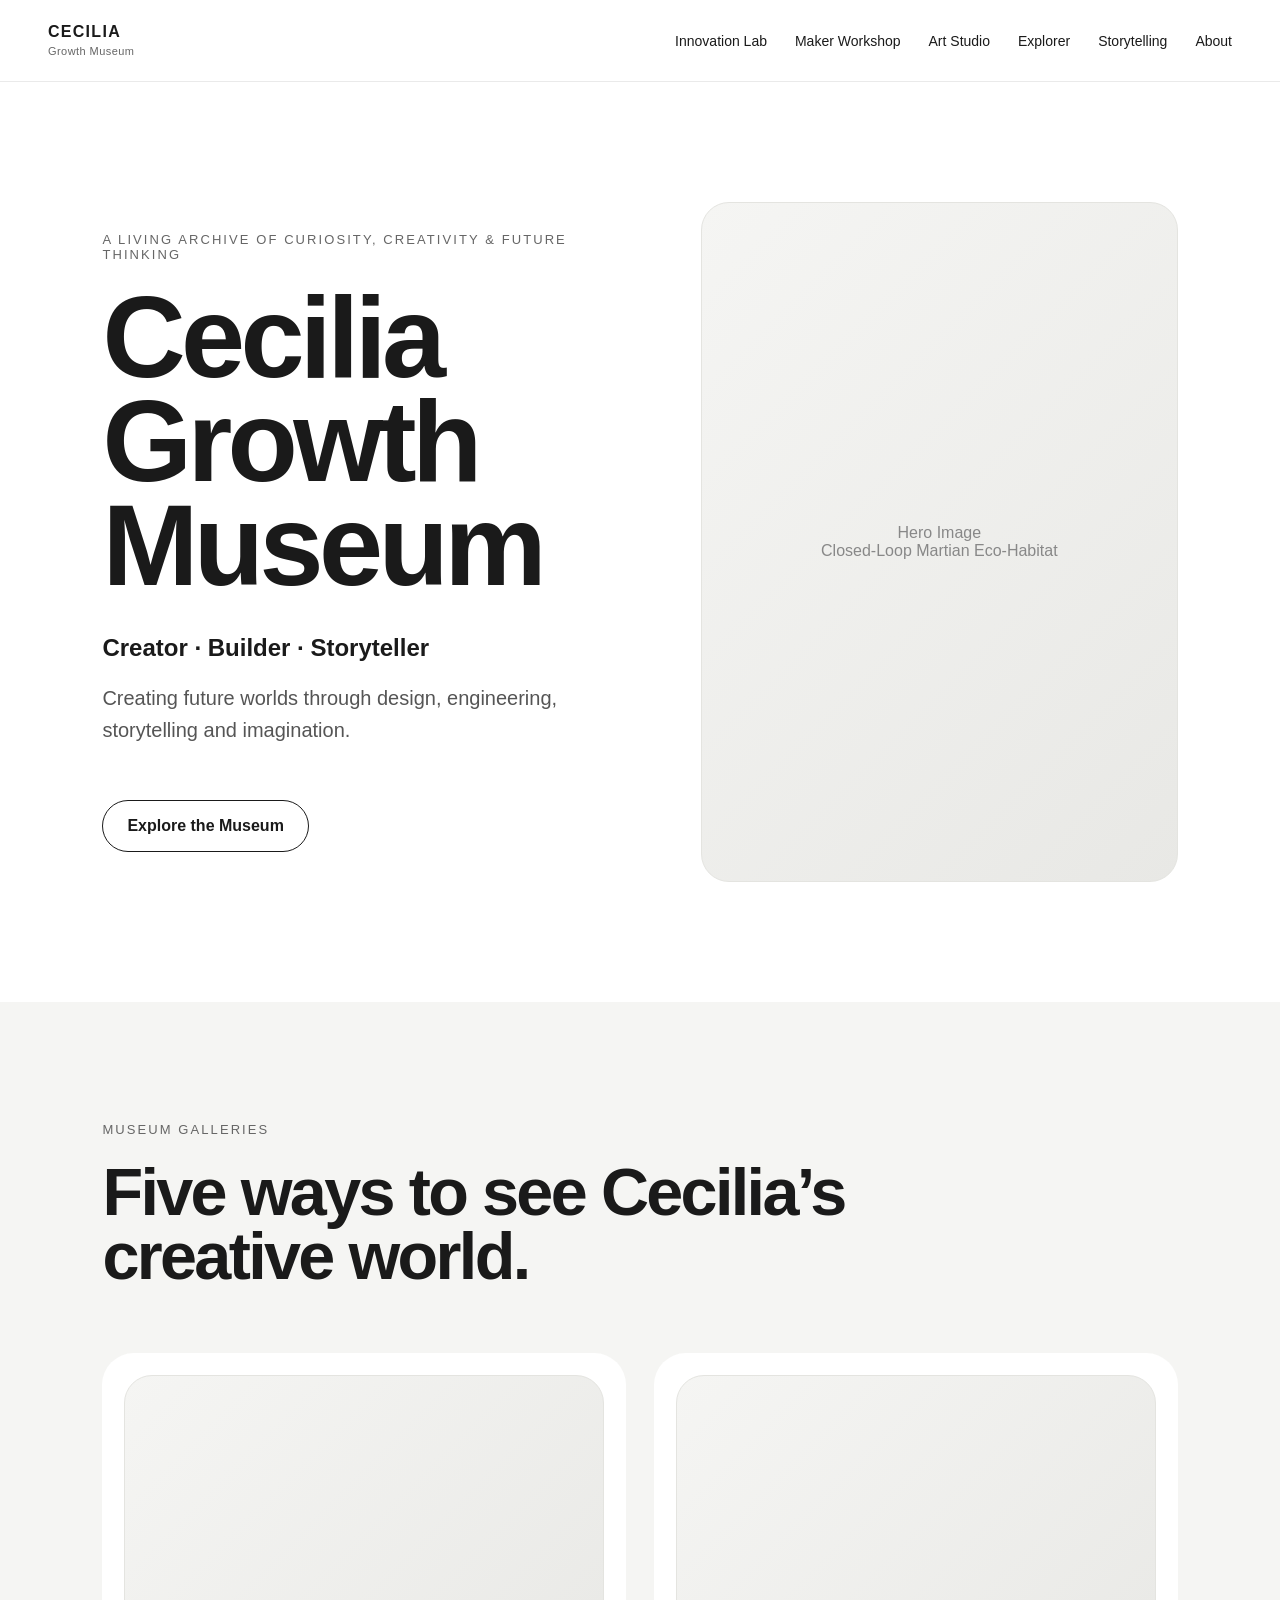
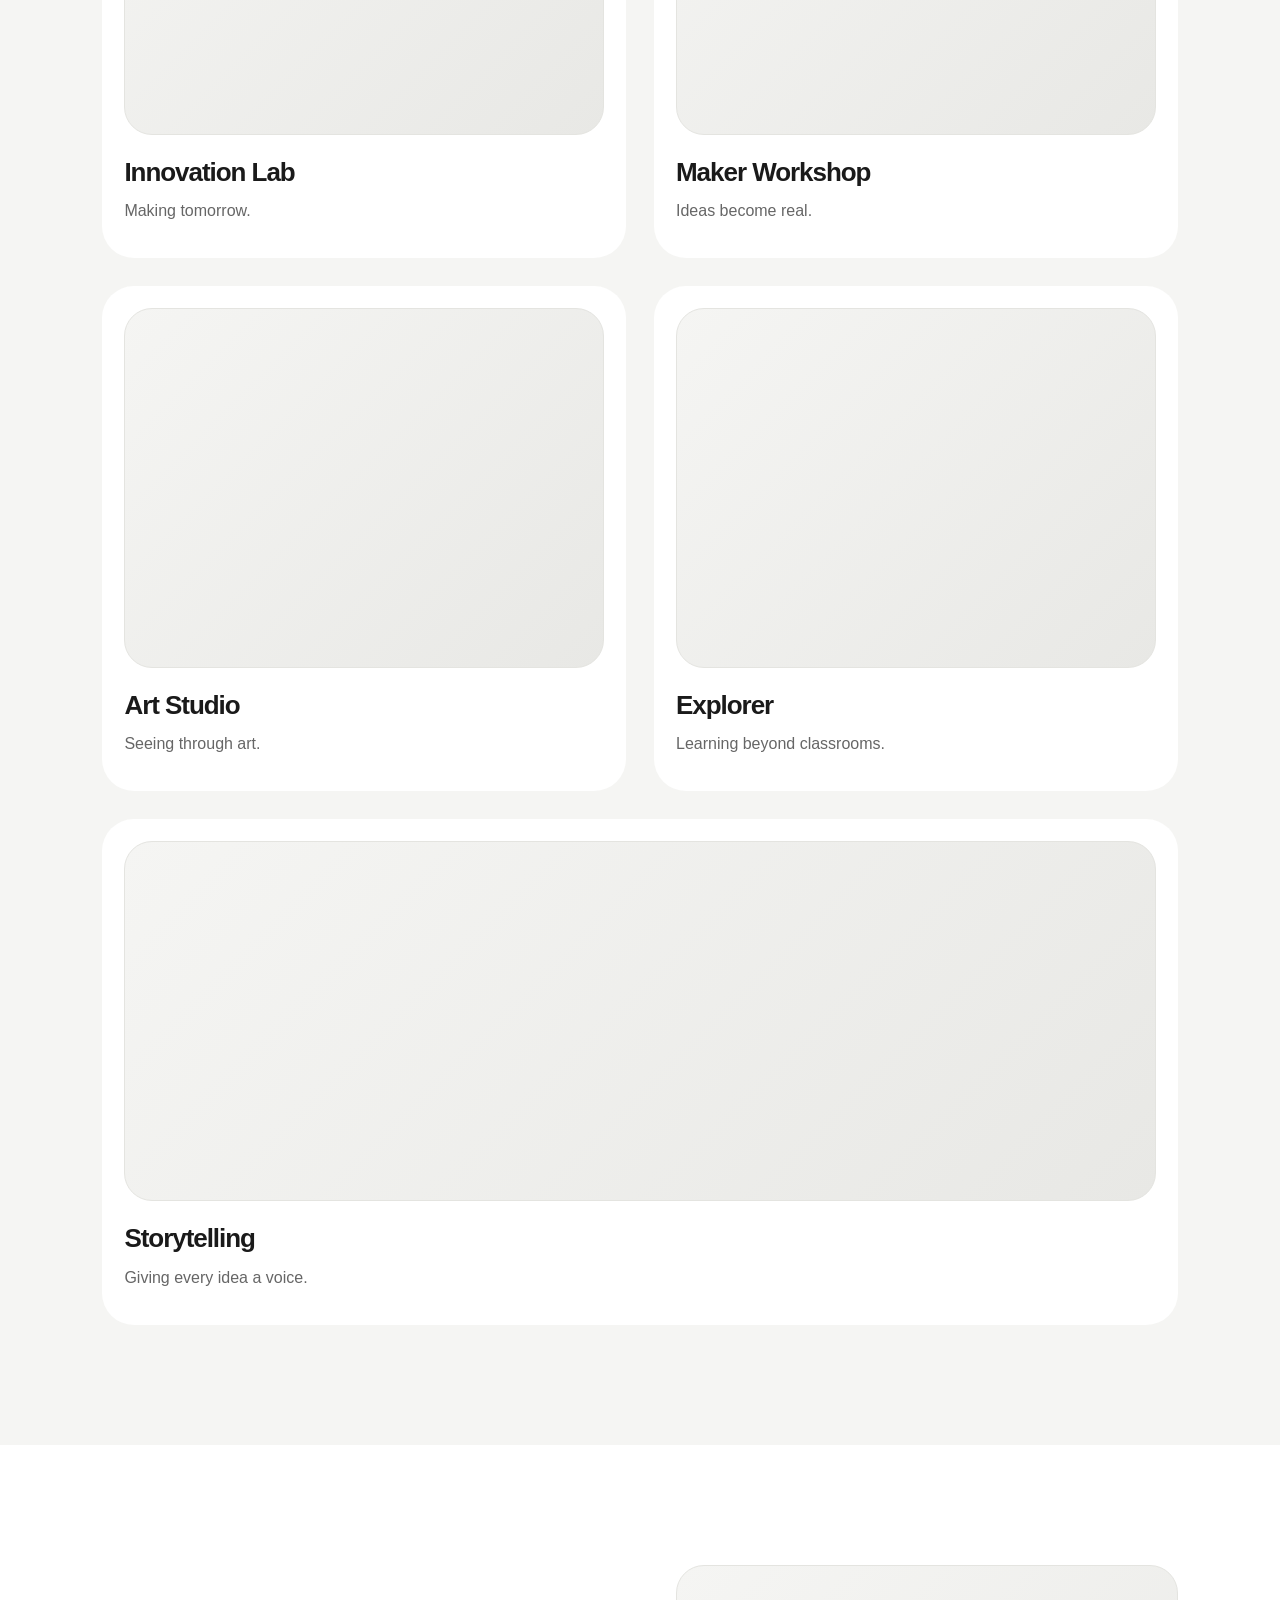
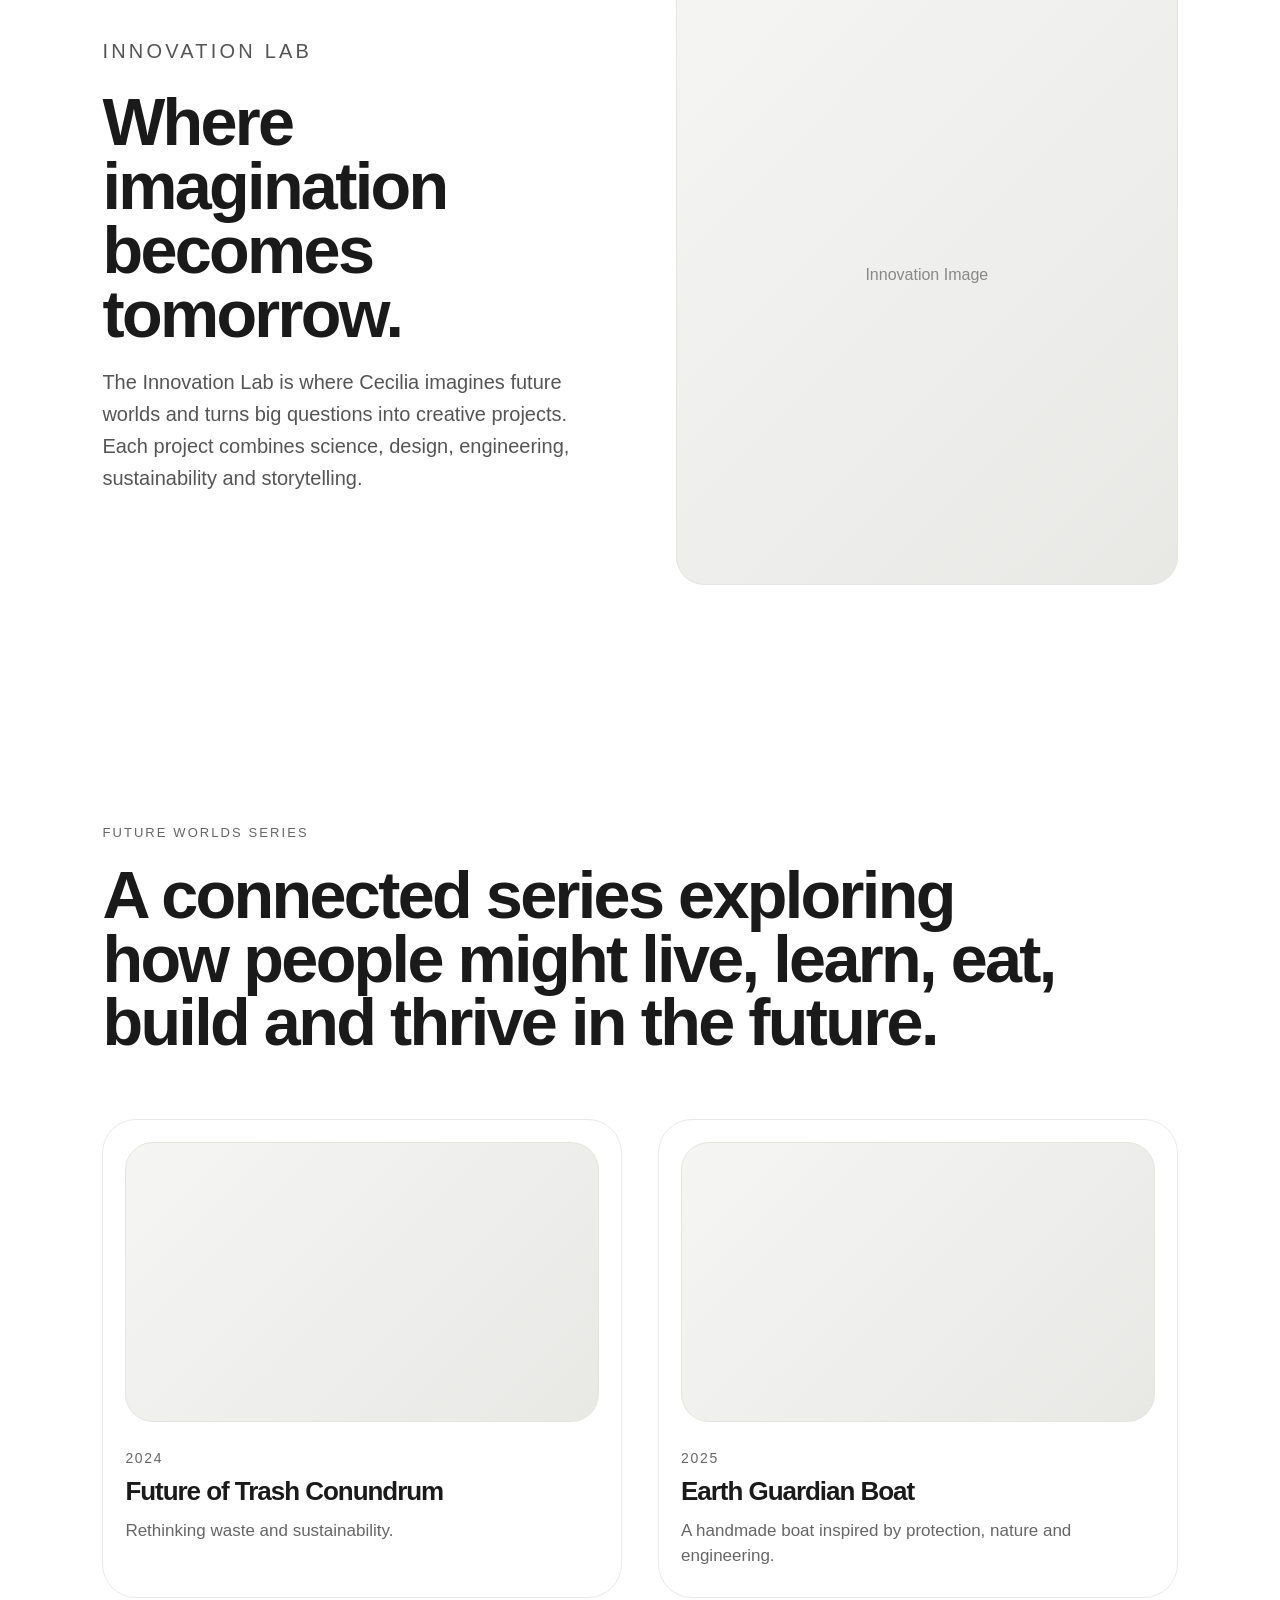
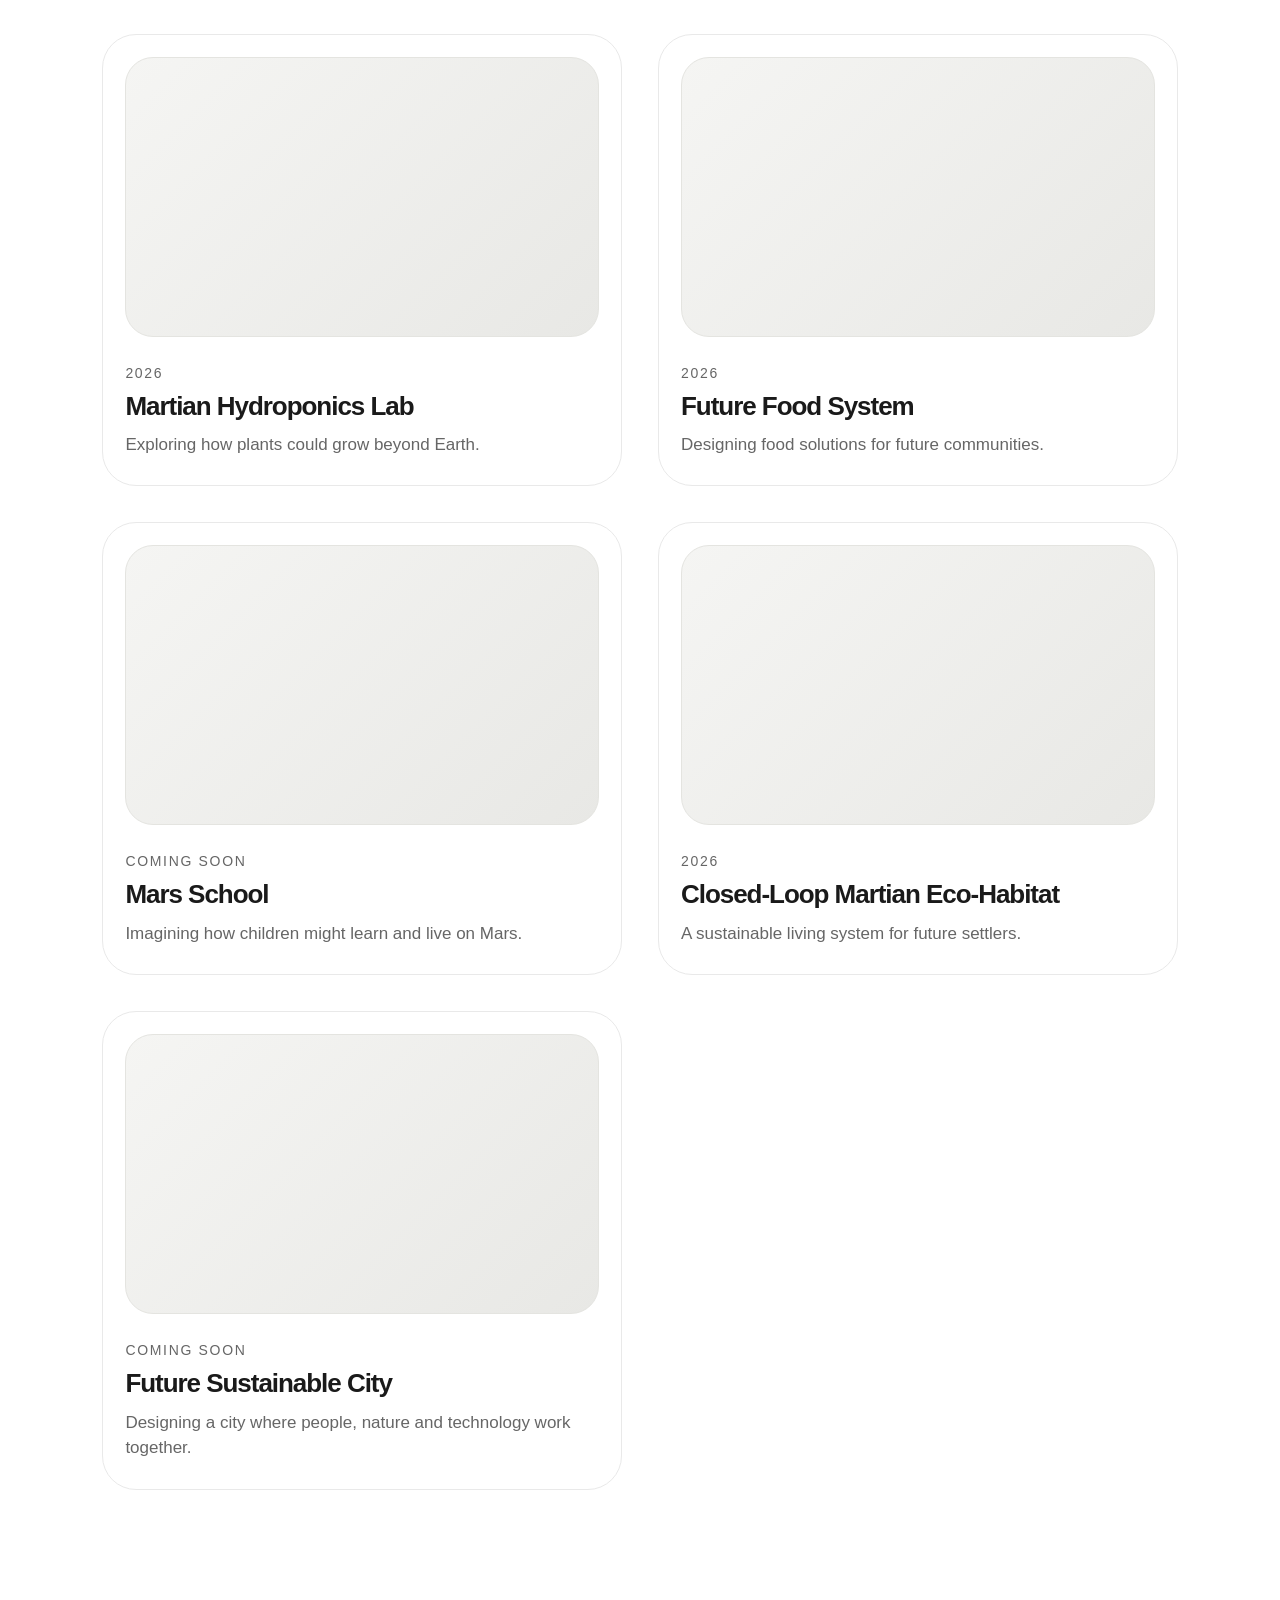
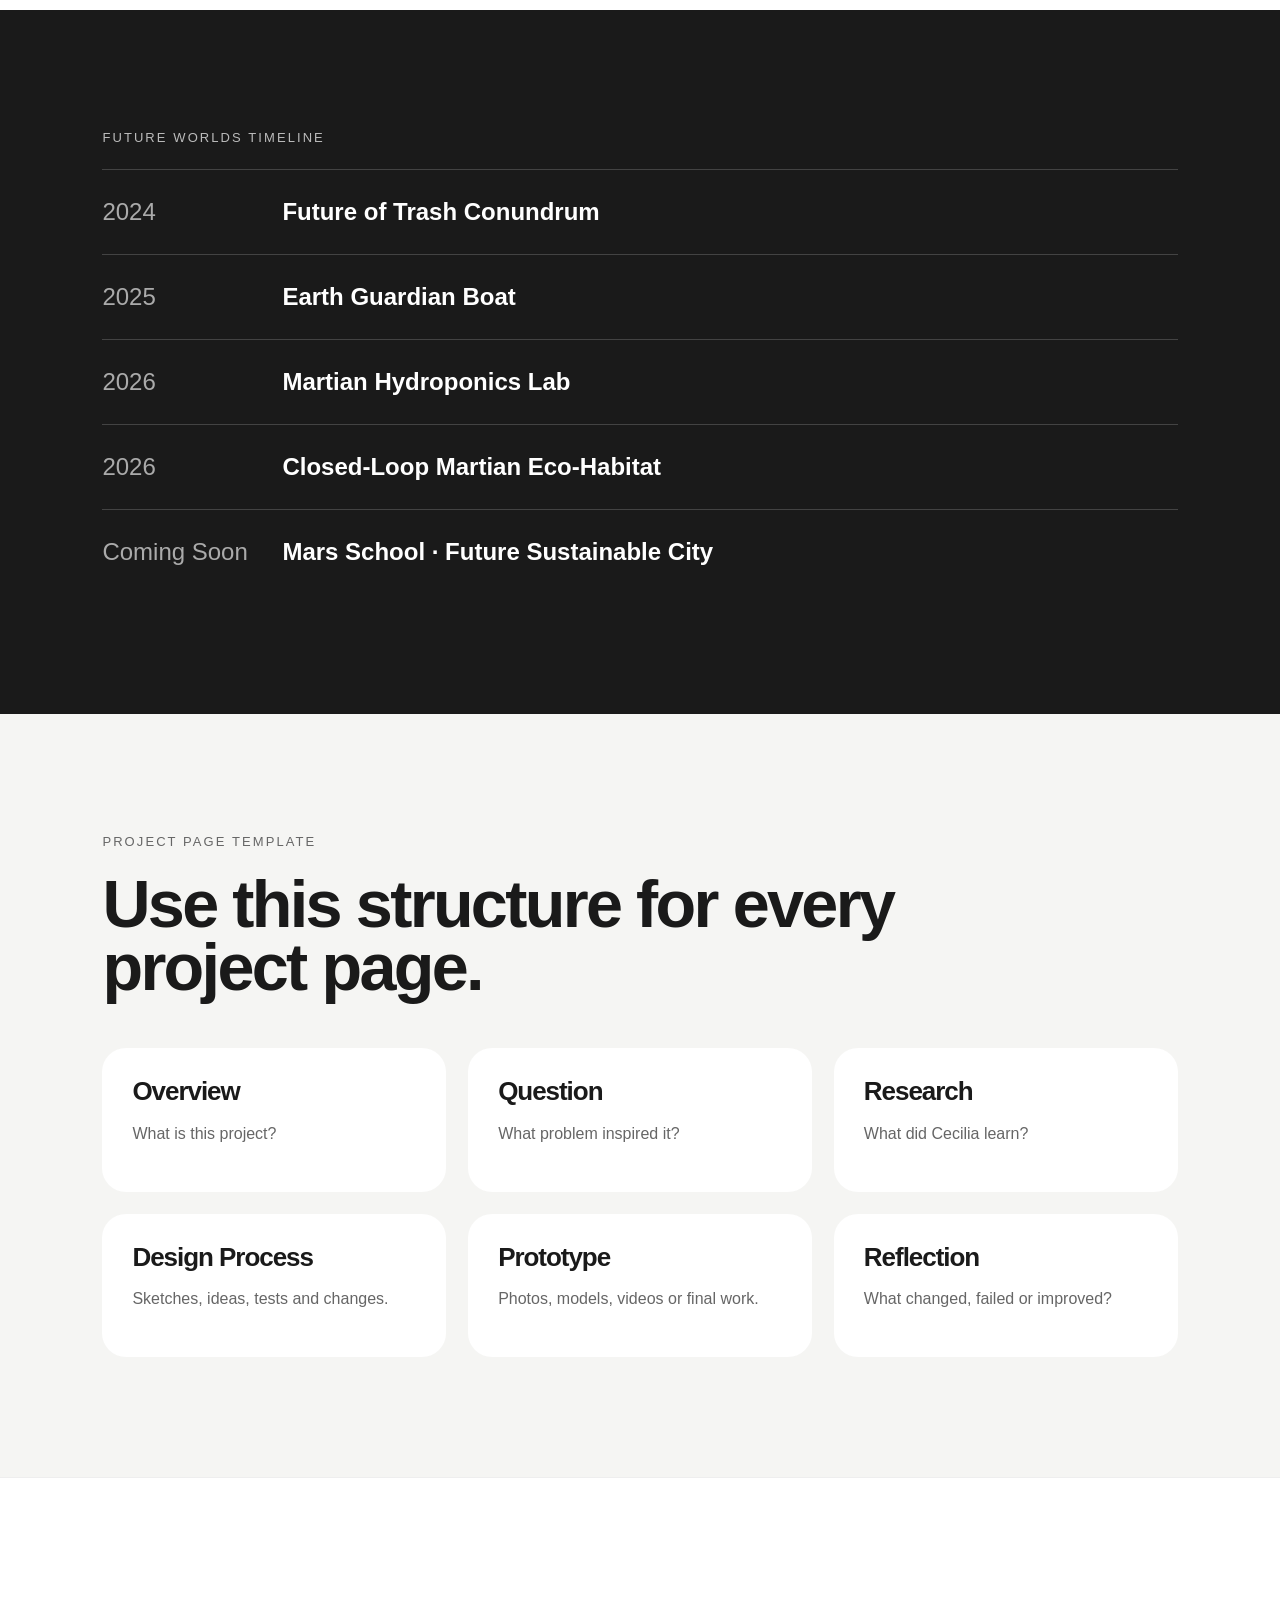
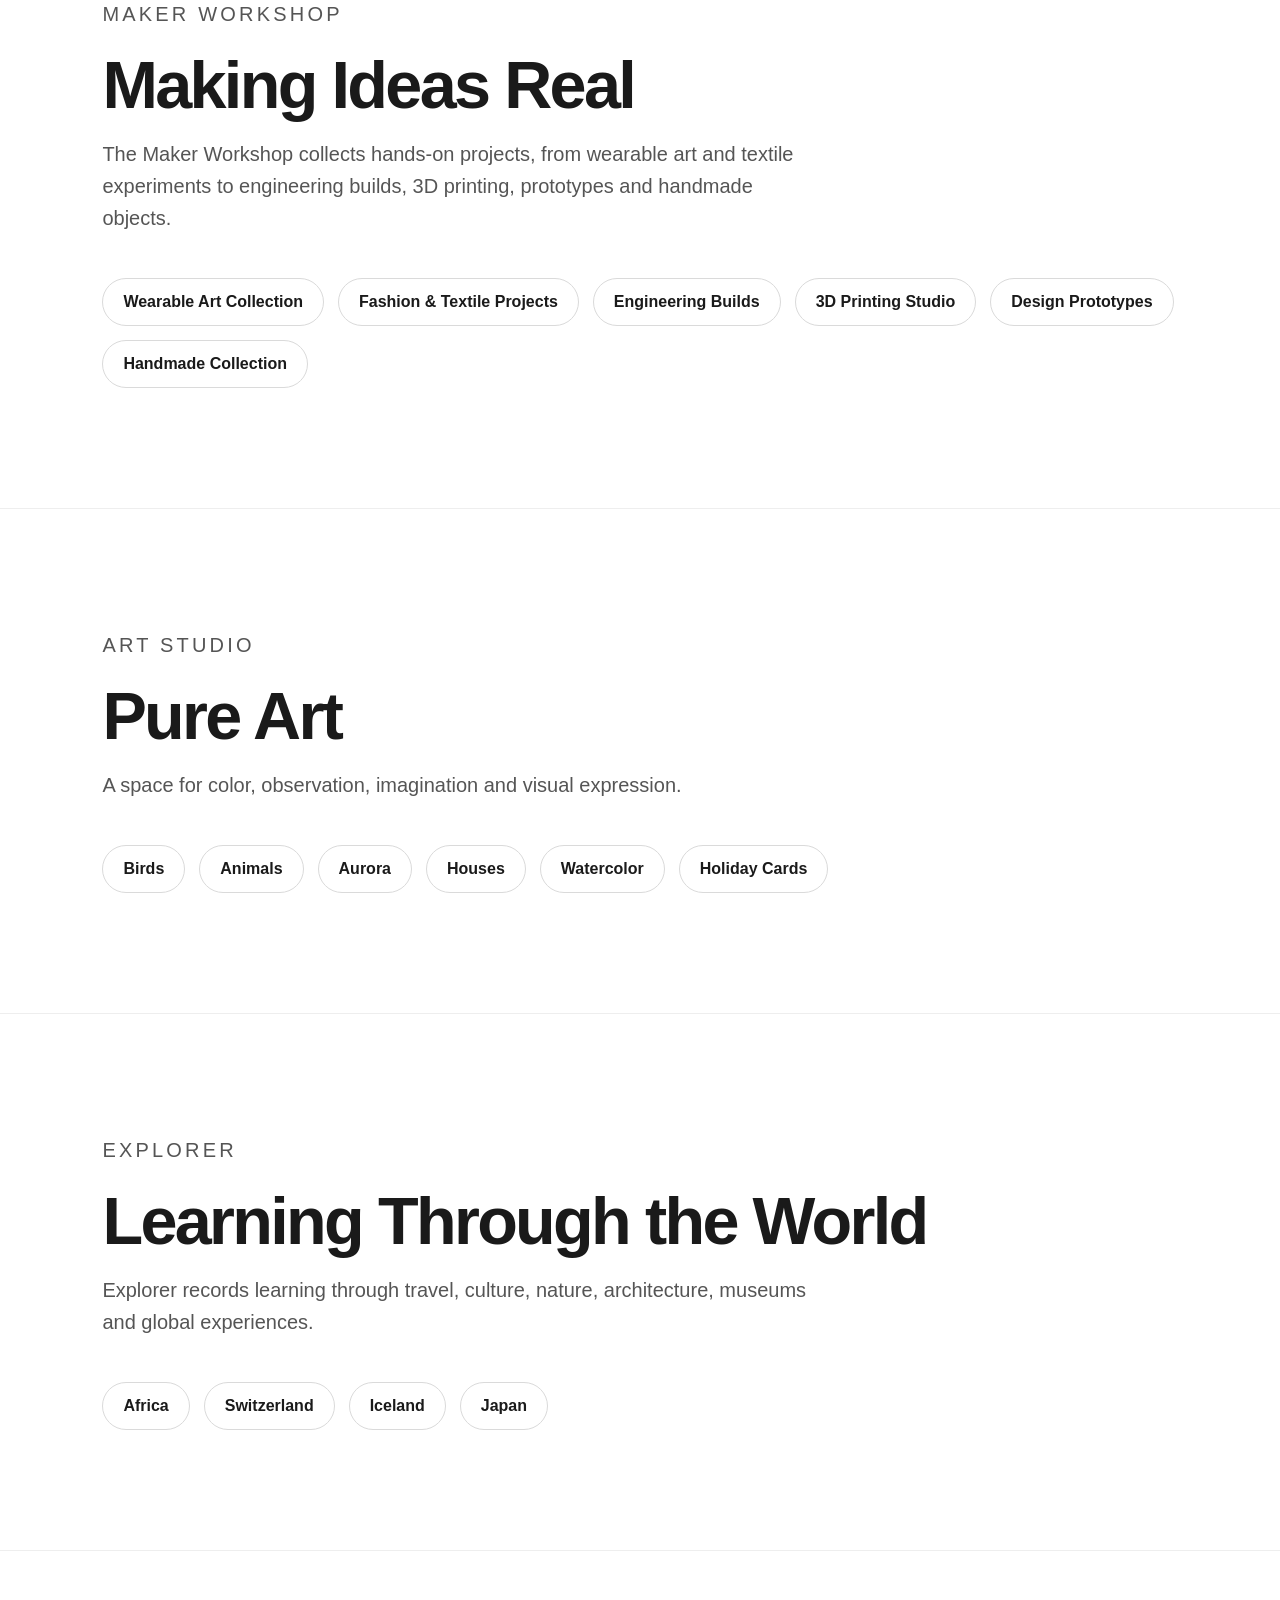
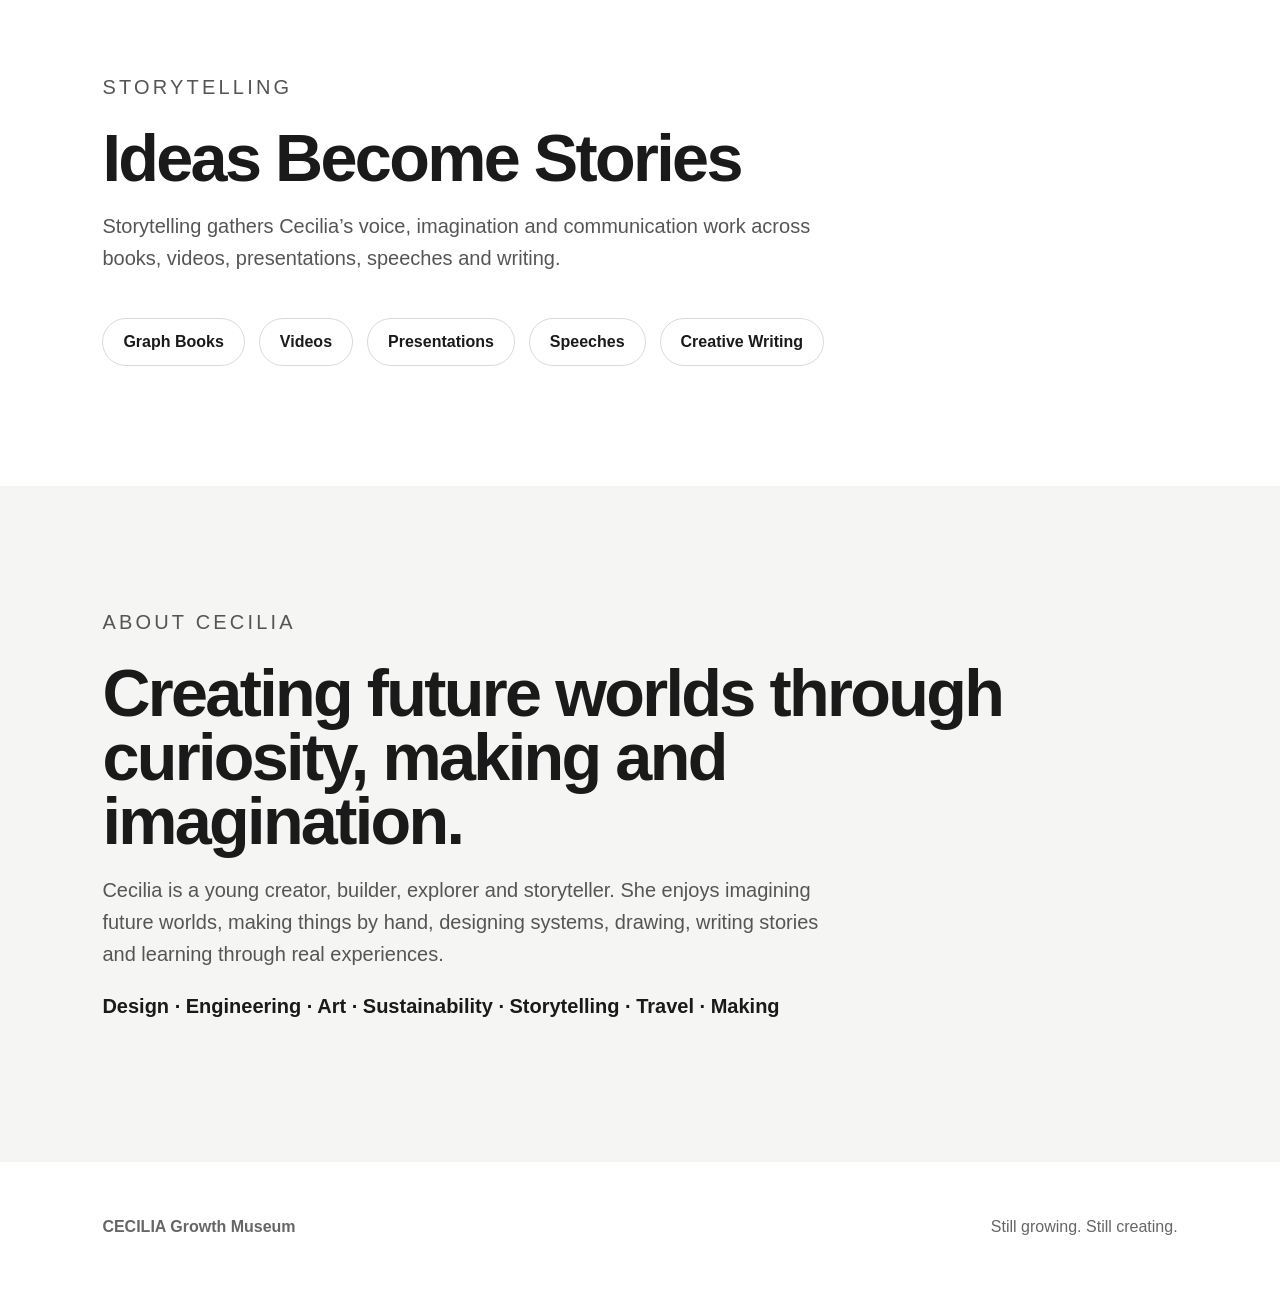
==== index.html @ db7668aa "cecilia-growth-museum" ====
<!DOCTYPE html>
<html lang="en">
<head>
  <meta charset="UTF-8" />
  <meta name="viewport" content="width=device-width, initial-scale=1.0" />
  <title>Cecilia Growth Museum</title>
  <link rel="stylesheet" href="styles.css" />
</head>
<body>
  <header class="site-header">
    <a href="#home" class="logo"><span>CECILIA</span><small>Growth Museum</small></a>
    <nav>
      <a href="#innovation">Innovation Lab</a>
      <a href="#maker">Maker Workshop</a>
      <a href="#art">Art Studio</a>
      <a href="#explorer">Explorer</a>
      <a href="#storytelling">Storytelling</a>
      <a href="#about">About</a>
    </nav>
  </header>

  <main>
    <section id="home" class="hero">
      <div class="hero-text">
        <p class="eyebrow">A Living Archive of Curiosity, Creativity & Future Thinking</p>
        <h1>Cecilia<br />Growth Museum</h1>
        <p class="lead">Creator · Builder · Storyteller</p>
        <p class="intro">Creating future worlds through design, engineering, storytelling and imagination.</p>
        <a class="button" href="#innovation">Explore the Museum</a>
      </div>
      <div class="hero-image placeholder"><span>Hero Image<br />Closed-Loop Martian Eco-Habitat</span></div>
    </section>

    <section class="galleries">
      <div class="section-heading">
        <p class="eyebrow">Museum Galleries</p>
        <h2>Five ways to see Cecilia’s creative world.</h2>
      </div>
      <div class="gallery-grid">
        <a href="#innovation" class="gallery-card"><div class="placeholder"></div><h3>Innovation Lab</h3><p>Making tomorrow.</p></a>
        <a href="#maker" class="gallery-card"><div class="placeholder"></div><h3>Maker Workshop</h3><p>Ideas become real.</p></a>
        <a href="#art" class="gallery-card"><div class="placeholder"></div><h3>Art Studio</h3><p>Seeing through art.</p></a>
        <a href="#explorer" class="gallery-card"><div class="placeholder"></div><h3>Explorer</h3><p>Learning beyond classrooms.</p></a>
        <a href="#storytelling" class="gallery-card wide"><div class="placeholder"></div><h3>Storytelling</h3><p>Giving every idea a voice.</p></a>
      </div>
    </section>

    <section id="innovation" class="split-section">
      <div>
        <p class="eyebrow">Innovation Lab</p>
        <h2>Where imagination becomes tomorrow.</h2>
        <p>The Innovation Lab is where Cecilia imagines future worlds and turns big questions into creative projects. Each project combines science, design, engineering, sustainability and storytelling.</p>
      </div>
      <div class="placeholder tall"><span>Innovation Image</span></div>
    </section>

    <section class="project-section">
      <div class="section-heading">
        <p class="eyebrow">Future Worlds Series</p>
        <h2>A connected series exploring how people might live, learn, eat, build and thrive in the future.</h2>
      </div>
      <div class="project-grid">
        <article class="project-card"><div class="placeholder"></div><p>2024</p><h3>Future of Trash Conundrum</h3><span>Rethinking waste and sustainability.</span></article>
        <article class="project-card"><div class="placeholder"></div><p>2025</p><h3>Earth Guardian Boat</h3><span>A handmade boat inspired by protection, nature and engineering.</span></article>
        <article class="project-card"><div class="placeholder"></div><p>2026</p><h3>Martian Hydroponics Lab</h3><span>Exploring how plants could grow beyond Earth.</span></article>
        <article class="project-card"><div class="placeholder"></div><p>2026</p><h3>Future Food System</h3><span>Designing food solutions for future communities.</span></article>
        <article class="project-card"><div class="placeholder"></div><p>Coming Soon</p><h3>Mars School</h3><span>Imagining how children might learn and live on Mars.</span></article>
        <article class="project-card"><div class="placeholder"></div><p>2026</p><h3>Closed-Loop Martian Eco-Habitat</h3><span>A sustainable living system for future settlers.</span></article>
        <article class="project-card"><div class="placeholder"></div><p>Coming Soon</p><h3>Future Sustainable City</h3><span>Designing a city where people, nature and technology work together.</span></article>
      </div>
    </section>

    <section class="timeline">
      <p class="eyebrow">Future Worlds Timeline</p>
      <div class="timeline-row"><span>2024</span><strong>Future of Trash Conundrum</strong></div>
      <div class="timeline-row"><span>2025</span><strong>Earth Guardian Boat</strong></div>
      <div class="timeline-row"><span>2026</span><strong>Martian Hydroponics Lab</strong></div>
      <div class="timeline-row"><span>2026</span><strong>Closed-Loop Martian Eco-Habitat</strong></div>
      <div class="timeline-row"><span>Coming Soon</span><strong>Mars School · Future Sustainable City</strong></div>
    </section>

    <section class="project-template">
      <p class="eyebrow">Project Page Template</p>
      <h2>Use this structure for every project page.</h2>
      <div class="template-grid">
        <div><h3>Overview</h3><p>What is this project?</p></div>
        <div><h3>Question</h3><p>What problem inspired it?</p></div>
        <div><h3>Research</h3><p>What did Cecilia learn?</p></div>
        <div><h3>Design Process</h3><p>Sketches, ideas, tests and changes.</p></div>
        <div><h3>Prototype</h3><p>Photos, models, videos or final work.</p></div>
        <div><h3>Reflection</h3><p>What changed, failed or improved?</p></div>
      </div>
    </section>

    <section id="maker" class="category">
      <p class="eyebrow">Maker Workshop</p><h2>Making Ideas Real</h2>
      <p>The Maker Workshop collects hands-on projects, from wearable art and textile experiments to engineering builds, 3D printing, prototypes and handmade objects.</p>
      <div class="pill-grid"><span>Wearable Art Collection</span><span>Fashion & Textile Projects</span><span>Engineering Builds</span><span>3D Printing Studio</span><span>Design Prototypes</span><span>Handmade Collection</span></div>
    </section>

    <section id="art" class="category">
      <p class="eyebrow">Art Studio</p><h2>Pure Art</h2>
      <p>A space for color, observation, imagination and visual expression.</p>
      <div class="pill-grid"><span>Birds</span><span>Animals</span><span>Aurora</span><span>Houses</span><span>Watercolor</span><span>Holiday Cards</span></div>
    </section>

    <section id="explorer" class="category">
      <p class="eyebrow">Explorer</p><h2>Learning Through the World</h2>
      <p>Explorer records learning through travel, culture, nature, architecture, museums and global experiences.</p>
      <div class="pill-grid"><span>Africa</span><span>Switzerland</span><span>Iceland</span><span>Japan</span></div>
    </section>

    <section id="storytelling" class="category">
      <p class="eyebrow">Storytelling</p><h2>Ideas Become Stories</h2>
      <p>Storytelling gathers Cecilia’s voice, imagination and communication work across books, videos, presentations, speeches and writing.</p>
      <div class="pill-grid"><span>Graph Books</span><span>Videos</span><span>Presentations</span><span>Speeches</span><span>Creative Writing</span></div>
    </section>

    <section id="about" class="about">
      <p class="eyebrow">About Cecilia</p>
      <h2>Creating future worlds through curiosity, making and imagination.</h2>
      <p>Cecilia is a young creator, builder, explorer and storyteller. She enjoys imagining future worlds, making things by hand, designing systems, drawing, writing stories and learning through real experiences.</p>
      <p class="interests">Design · Engineering · Art · Sustainability · Storytelling · Travel · Making</p>
    </section>
  </main>

  <footer><strong>CECILIA Growth Museum</strong><span>Still growing. Still creating.</span></footer>
</body>
</html>
---- styles.css ----
*{box-sizing:border-box}html{scroll-behavior:smooth}body{margin:0;font-family:Inter,Arial,sans-serif;color:#1A1A1A;background:#fff}.site-header{position:sticky;top:0;z-index:20;height:82px;padding:0 48px;background:rgba(255,255,255,.92);backdrop-filter:blur(12px);display:flex;align-items:center;justify-content:space-between;border-bottom:1px solid #EAEAEA}.logo{color:#1A1A1A;text-decoration:none;line-height:1;letter-spacing:.08em}.logo span{display:block;font-size:16px;font-weight:800}.logo small{display:block;margin-top:6px;font-size:11px;color:#666;letter-spacing:.04em}nav{display:flex;gap:28px}nav a{color:#1A1A1A;text-decoration:none;font-size:14px}section{padding:120px 8vw}.hero{min-height:calc(100vh - 82px);display:grid;grid-template-columns:1.05fr .95fr;gap:72px;align-items:center}.eyebrow{font-size:13px;text-transform:uppercase;letter-spacing:.16em;color:#666;margin:0 0 24px}h1,h2,h3{font-family:'DM Sans',Inter,Arial,sans-serif;margin:0;letter-spacing:-.04em}h1{font-size:clamp(64px,9vw,132px);line-height:.9}h2{font-size:clamp(40px,5.2vw,78px);line-height:.96;max-width:980px}h3{font-size:26px;line-height:1.05}.lead{margin:36px 0 16px;font-size:24px;font-weight:700}.intro,.split-section p,.category p,.about p{font-size:20px;line-height:1.6;color:#555;max-width:720px}.button{display:inline-flex;margin-top:34px;padding:16px 24px;border:1.5px solid #1A1A1A;color:#1A1A1A;text-decoration:none;border-radius:999px;font-weight:700}.placeholder{min-height:340px;background:linear-gradient(135deg,#F5F5F3,#E8E8E5);border:1px solid #E4E4E0;border-radius:28px;display:flex;align-items:center;justify-content:center;color:#888;text-align:center}.hero-image{min-height:680px}.section-heading{margin-bottom:64px}.galleries{background:#F5F5F3}.gallery-grid{display:grid;grid-template-columns:repeat(2,1fr);gap:28px}.gallery-card{display:block;color:#1A1A1A;text-decoration:none;background:#fff;border-radius:32px;padding:22px;transition:transform .25s ease}.gallery-card:hover{transform:translateY(-6px)}.gallery-card .placeholder{min-height:360px;margin-bottom:24px}.gallery-card.wide{grid-column:span 2}.gallery-card p,.project-card p,.project-card span{color:#666}.split-section{display:grid;grid-template-columns:1fr 1fr;gap:72px;align-items:center}.tall{min-height:620px}.project-grid{display:grid;grid-template-columns:repeat(2,1fr);gap:36px}.project-card{border:1px solid #E9E9E9;border-radius:34px;padding:22px 22px 28px;background:#fff}.project-card .placeholder{min-height:280px;margin-bottom:28px}.project-card p{margin:0 0 12px;font-size:14px;text-transform:uppercase;letter-spacing:.12em}.project-card span{display:block;margin-top:12px;font-size:17px;line-height:1.5}.timeline{background:#1A1A1A;color:#fff}.timeline .eyebrow{color:#bbb}.timeline-row{display:grid;grid-template-columns:180px 1fr;padding:28px 0;border-top:1px solid rgba(255,255,255,.18);font-size:24px}.timeline-row span{color:#aaa}.project-template{background:#F5F5F3}.template-grid{margin-top:48px;display:grid;grid-template-columns:repeat(3,1fr);gap:22px}.template-grid div{background:#fff;border-radius:24px;padding:30px}.template-grid p{color:#666;line-height:1.5}.category{border-top:1px solid #eee}.pill-grid{margin-top:44px;display:flex;flex-wrap:wrap;gap:14px}.pill-grid span{padding:14px 20px;border:1px solid #DADADA;border-radius:999px;font-weight:700}.about{background:#F5F5F3}.interests{font-weight:700;color:#1A1A1A!important}footer{padding:56px 8vw;display:flex;justify-content:space-between;color:#666}@media(max-width:900px){.site-header{height:auto;padding:24px;align-items:flex-start;gap:20px}nav{flex-wrap:wrap;gap:12px 18px}.hero,.split-section,.project-grid,.gallery-grid,.template-grid{grid-template-columns:1fr}.gallery-card.wide{grid-column:span 1}.hero-image{min-height:420px}section{padding:88px 24px}.timeline-row{grid-template-columns:1fr;gap:8px}footer{flex-direction:column;gap:12px}}
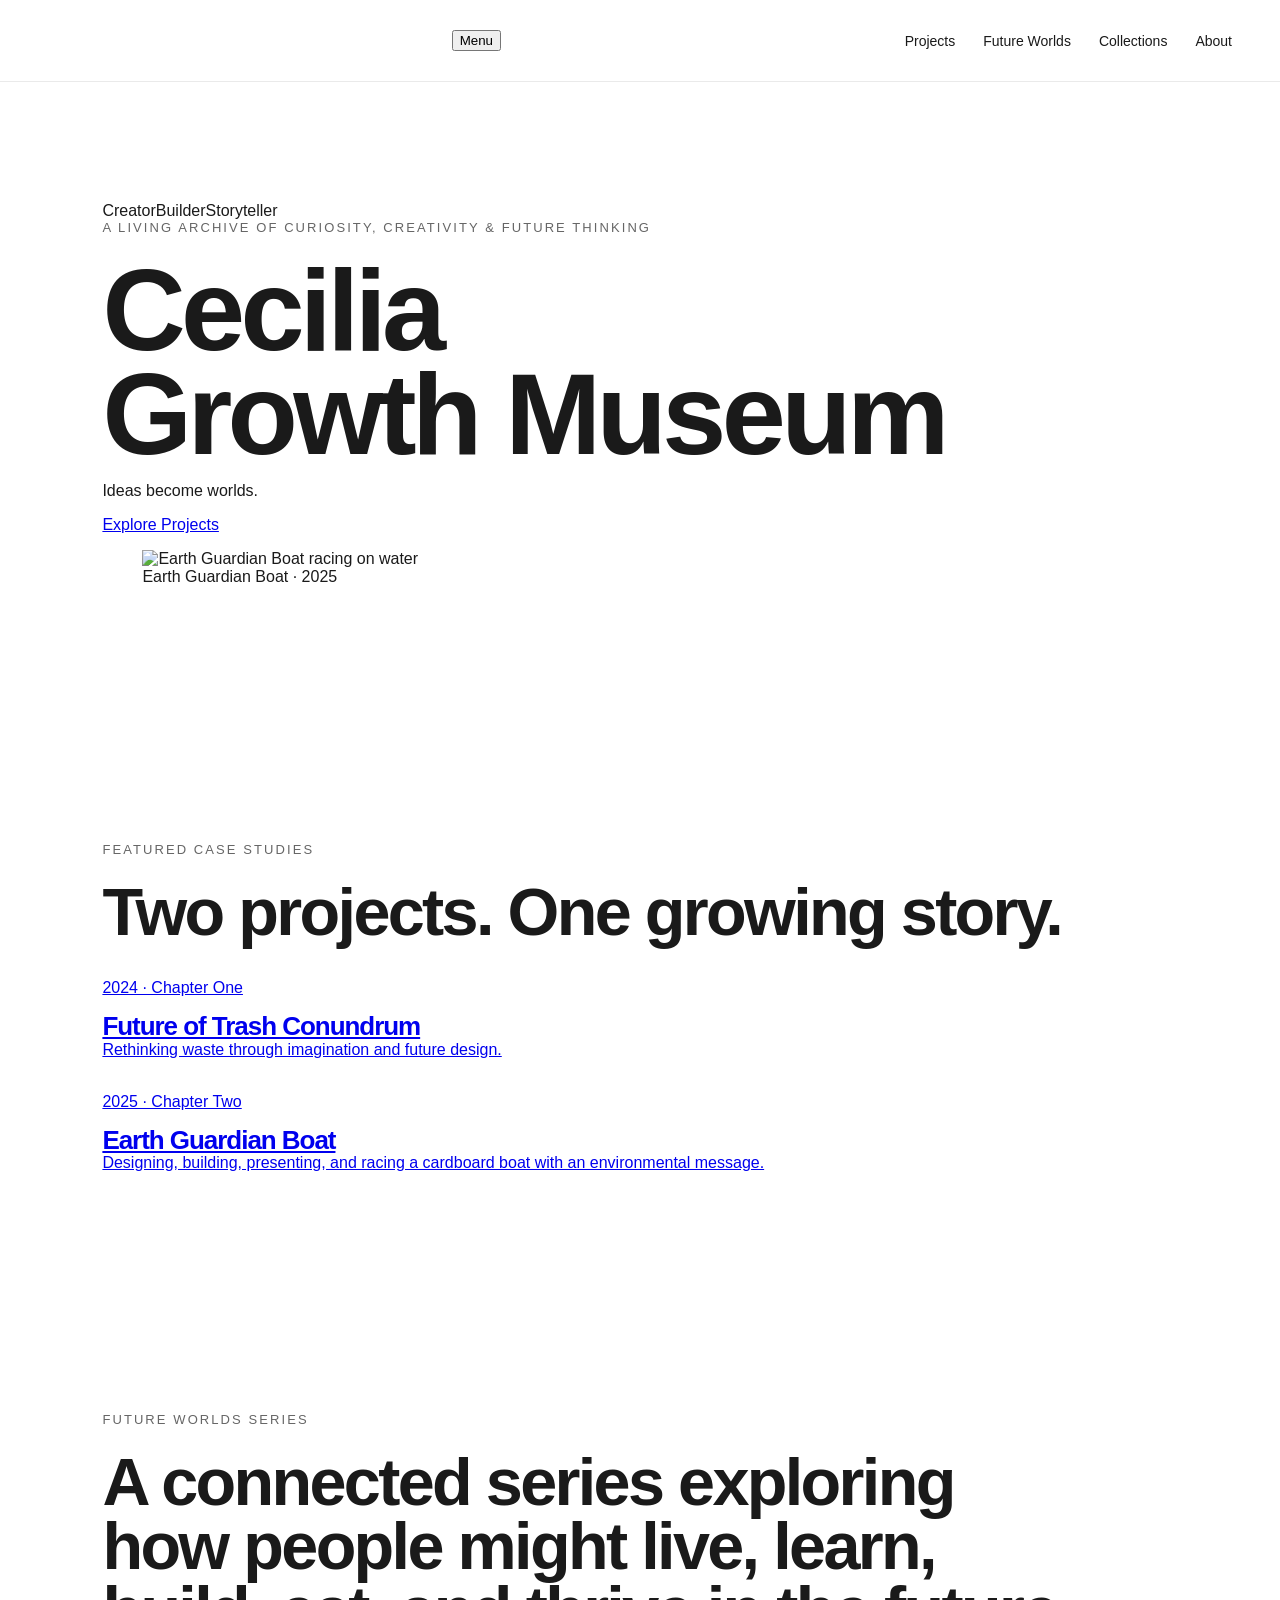
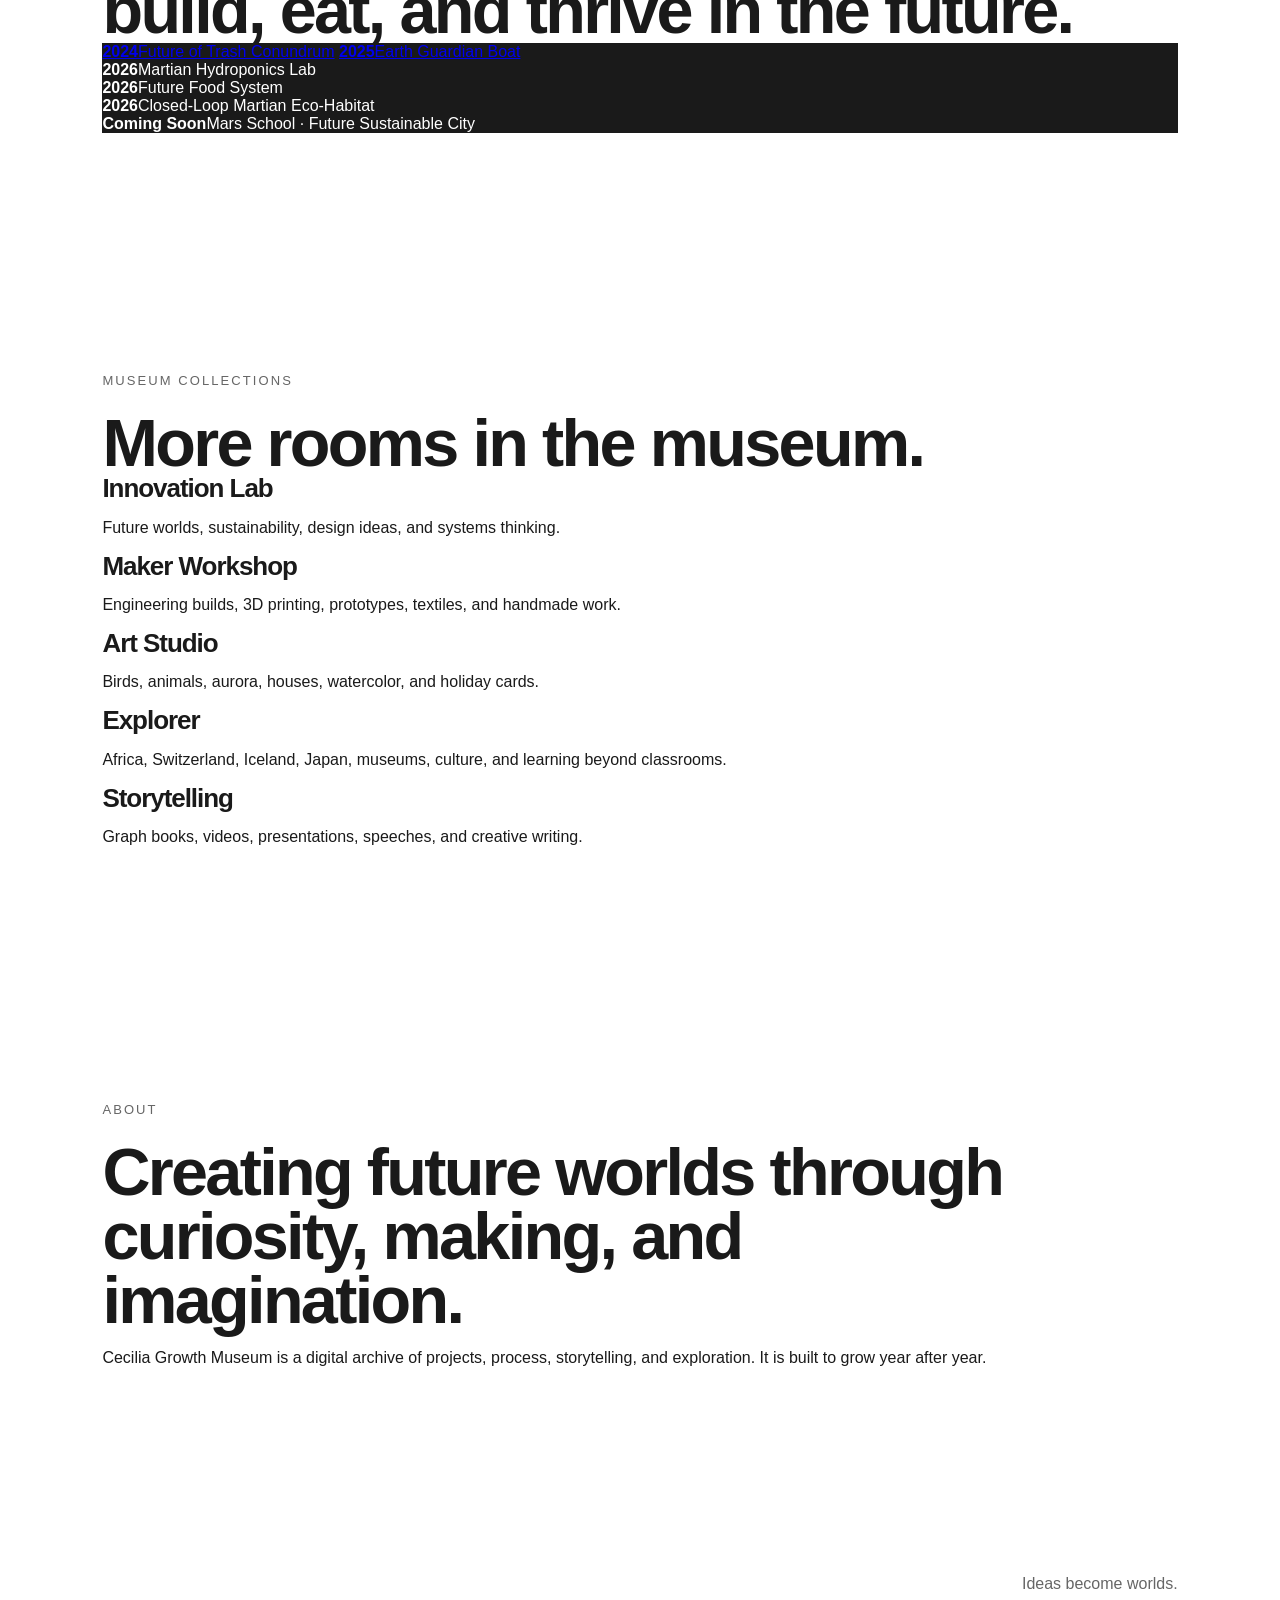
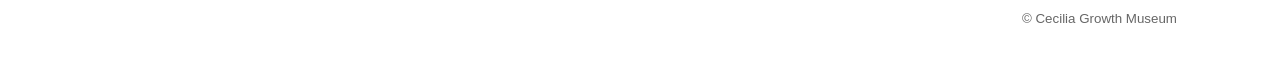
==== commit 6227990b: "Add files via upload" ====
--- a/index.html
+++ b/index.html
@@ -1,129 +1,109 @@
-<!DOCTYPE html>
+<!doctype html>
 <html lang="en">
 <head>
-  <meta charset="UTF-8" />
-  <meta name="viewport" content="width=device-width, initial-scale=1.0" />
+  <meta charset="utf-8">
+  <meta name="viewport" content="width=device-width, initial-scale=1">
   <title>Cecilia Growth Museum</title>
-  <link rel="stylesheet" href="styles.css" />
+  <meta name="description" content="A living archive of curiosity, creativity, and future thinking.">
+  <link rel="stylesheet" href="styles.css">
 </head>
 <body>
-  <header class="site-header">
-    <a href="#home" class="logo"><span>CECILIA</span><small>Growth Museum</small></a>
-    <nav>
-      <a href="#innovation">Innovation Lab</a>
-      <a href="#maker">Maker Workshop</a>
-      <a href="#art">Art Studio</a>
-      <a href="#explorer">Explorer</a>
-      <a href="#storytelling">Storytelling</a>
-      <a href="#about">About</a>
-    </nav>
-  </header>
 
-  <main>
-    <section id="home" class="hero">
-      <div class="hero-text">
-        <p class="eyebrow">A Living Archive of Curiosity, Creativity & Future Thinking</p>
-        <h1>Cecilia<br />Growth Museum</h1>
-        <p class="lead">Creator · Builder · Storyteller</p>
-        <p class="intro">Creating future worlds through design, engineering, storytelling and imagination.</p>
-        <a class="button" href="#innovation">Explore the Museum</a>
-      </div>
-      <div class="hero-image placeholder"><span>Hero Image<br />Closed-Loop Martian Eco-Habitat</span></div>
-    </section>
+<header class="site-header">
+  <a class="brand" href="index.html" aria-label="Cecilia Growth Museum"><img src="logo.svg" alt=""></a>
+  <button class="menu-toggle" aria-label="Open navigation">Menu</button>
+  <nav class="nav-links">
+    <a href="index.html#projects">Projects</a>
+    <a href="index.html#future-worlds">Future Worlds</a>
+    <a href="index.html#collections">Collections</a>
+    <a href="index.html#about">About</a>
+  </nav>
+</header>
 
-    <section class="galleries">
-      <div class="section-heading">
-        <p class="eyebrow">Museum Galleries</p>
-        <h2>Five ways to see Cecilia’s creative world.</h2>
-      </div>
-      <div class="gallery-grid">
-        <a href="#innovation" class="gallery-card"><div class="placeholder"></div><h3>Innovation Lab</h3><p>Making tomorrow.</p></a>
-        <a href="#maker" class="gallery-card"><div class="placeholder"></div><h3>Maker Workshop</h3><p>Ideas become real.</p></a>
-        <a href="#art" class="gallery-card"><div class="placeholder"></div><h3>Art Studio</h3><p>Seeing through art.</p></a>
-        <a href="#explorer" class="gallery-card"><div class="placeholder"></div><h3>Explorer</h3><p>Learning beyond classrooms.</p></a>
-        <a href="#storytelling" class="gallery-card wide"><div class="placeholder"></div><h3>Storytelling</h3><p>Giving every idea a voice.</p></a>
-      </div>
-    </section>
+<main>
+  <section class="landing-hero">
+    <div class="hero-meta">
+      <span>Creator</span><span>Builder</span><span>Storyteller</span>
+    </div>
+    <div class="hero-title">
+      <p class="eyebrow">A living archive of curiosity, creativity & future thinking</p>
+      <h1>Cecilia<br>Growth Museum</h1>
+      <p class="hero-line">Ideas become worlds.</p>
+      <a class="btn dark" href="#projects">Explore Projects</a>
+    </div>
+    <figure class="hero-photo reveal">
+      <img src="race-hero.jpg" alt="Earth Guardian Boat racing on water">
+      <figcaption>Earth Guardian Boat · 2025</figcaption>
+    </figure>
+  </section>
 
-    <section id="innovation" class="split-section">
-      <div>
-        <p class="eyebrow">Innovation Lab</p>
-        <h2>Where imagination becomes tomorrow.</h2>
-        <p>The Innovation Lab is where Cecilia imagines future worlds and turns big questions into creative projects. Each project combines science, design, engineering, sustainability and storytelling.</p>
-      </div>
-      <div class="placeholder tall"><span>Innovation Image</span></div>
-    </section>
+  <section id="projects" class="featured-section black-section">
+    <div class="section-head">
+      <p class="eyebrow light">Featured Case Studies</p>
+      <h2>Two projects. One growing story.</h2>
+    </div>
+    <div class="featured-grid">
+      <a class="feature-card" href="future-of-trash.html">
+        <img src="future-trash-poster.jpg" alt="">
+        <div>
+          <p>2024 · Chapter One</p>
+          <h3>Future of Trash Conundrum</h3>
+          <span>Rethinking waste through imagination and future design.</span>
+        </div>
+      </a>
+      <a class="feature-card" href="earth-guardian-boat.html">
+        <img src="finished-boat.jpg" alt="">
+        <div>
+          <p>2025 · Chapter Two</p>
+          <h3>Earth Guardian Boat</h3>
+          <span>Designing, building, presenting, and racing a cardboard boat with an environmental message.</span>
+        </div>
+      </a>
+    </div>
+  </section>
 
-    <section class="project-section">
-      <div class="section-heading">
-        <p class="eyebrow">Future Worlds Series</p>
-        <h2>A connected series exploring how people might live, learn, eat, build and thrive in the future.</h2>
-      </div>
-      <div class="project-grid">
-        <article class="project-card"><div class="placeholder"></div><p>2024</p><h3>Future of Trash Conundrum</h3><span>Rethinking waste and sustainability.</span></article>
-        <article class="project-card"><div class="placeholder"></div><p>2025</p><h3>Earth Guardian Boat</h3><span>A handmade boat inspired by protection, nature and engineering.</span></article>
-        <article class="project-card"><div class="placeholder"></div><p>2026</p><h3>Martian Hydroponics Lab</h3><span>Exploring how plants could grow beyond Earth.</span></article>
-        <article class="project-card"><div class="placeholder"></div><p>2026</p><h3>Future Food System</h3><span>Designing food solutions for future communities.</span></article>
-        <article class="project-card"><div class="placeholder"></div><p>Coming Soon</p><h3>Mars School</h3><span>Imagining how children might learn and live on Mars.</span></article>
-        <article class="project-card"><div class="placeholder"></div><p>2026</p><h3>Closed-Loop Martian Eco-Habitat</h3><span>A sustainable living system for future settlers.</span></article>
-        <article class="project-card"><div class="placeholder"></div><p>Coming Soon</p><h3>Future Sustainable City</h3><span>Designing a city where people, nature and technology work together.</span></article>
-      </div>
-    </section>
+  <section id="future-worlds" class="white-section story-section">
+    <p class="eyebrow">Future Worlds Series</p>
+    <h2>A connected series exploring how people might live, learn, build, eat, and thrive in the future.</h2>
+    <div class="timeline">
+      <a href="future-of-trash.html"><b>2024</b><span>Future of Trash Conundrum</span></a>
+      <a href="earth-guardian-boat.html"><b>2025</b><span>Earth Guardian Boat</span></a>
+      <div><b>2026</b><span>Martian Hydroponics Lab</span></div>
+      <div><b>2026</b><span>Future Food System</span></div>
+      <div><b>2026</b><span>Closed-Loop Martian Eco-Habitat</span></div>
+      <div><b>Coming Soon</b><span>Mars School · Future Sustainable City</span></div>
+    </div>
+  </section>
 
-    <section class="timeline">
-      <p class="eyebrow">Future Worlds Timeline</p>
-      <div class="timeline-row"><span>2024</span><strong>Future of Trash Conundrum</strong></div>
-      <div class="timeline-row"><span>2025</span><strong>Earth Guardian Boat</strong></div>
-      <div class="timeline-row"><span>2026</span><strong>Martian Hydroponics Lab</strong></div>
-      <div class="timeline-row"><span>2026</span><strong>Closed-Loop Martian Eco-Habitat</strong></div>
-      <div class="timeline-row"><span>Coming Soon</span><strong>Mars School · Future Sustainable City</strong></div>
-    </section>
+  <section id="collections" class="collections-section">
+    <div class="section-head">
+      <p class="eyebrow">Museum Collections</p>
+      <h2>More rooms in the museum.</h2>
+    </div>
+    <div class="collection-grid">
+      <article><h3>Innovation Lab</h3><p>Future worlds, sustainability, design ideas, and systems thinking.</p></article>
+      <article><h3>Maker Workshop</h3><p>Engineering builds, 3D printing, prototypes, textiles, and handmade work.</p></article>
+      <article><h3>Art Studio</h3><p>Birds, animals, aurora, houses, watercolor, and holiday cards.</p></article>
+      <article><h3>Explorer</h3><p>Africa, Switzerland, Iceland, Japan, museums, culture, and learning beyond classrooms.</p></article>
+      <article><h3>Storytelling</h3><p>Graph books, videos, presentations, speeches, and creative writing.</p></article>
+    </div>
+  </section>
 
-    <section class="project-template">
-      <p class="eyebrow">Project Page Template</p>
-      <h2>Use this structure for every project page.</h2>
-      <div class="template-grid">
-        <div><h3>Overview</h3><p>What is this project?</p></div>
-        <div><h3>Question</h3><p>What problem inspired it?</p></div>
-        <div><h3>Research</h3><p>What did Cecilia learn?</p></div>
-        <div><h3>Design Process</h3><p>Sketches, ideas, tests and changes.</p></div>
-        <div><h3>Prototype</h3><p>Photos, models, videos or final work.</p></div>
-        <div><h3>Reflection</h3><p>What changed, failed or improved?</p></div>
-      </div>
-    </section>
+  <section id="about" class="about-section black-section">
+    <p class="eyebrow light">About</p>
+    <h2>Creating future worlds through curiosity, making, and imagination.</h2>
+    <p>Cecilia Growth Museum is a digital archive of projects, process, storytelling, and exploration. It is built to grow year after year.</p>
+  </section>
+</main>
 
-    <section id="maker" class="category">
-      <p class="eyebrow">Maker Workshop</p><h2>Making Ideas Real</h2>
-      <p>The Maker Workshop collects hands-on projects, from wearable art and textile experiments to engineering builds, 3D printing, prototypes and handmade objects.</p>
-      <div class="pill-grid"><span>Wearable Art Collection</span><span>Fashion & Textile Projects</span><span>Engineering Builds</span><span>3D Printing Studio</span><span>Design Prototypes</span><span>Handmade Collection</span></div>
-    </section>
+<footer class="footer">
+  <img src="logo.svg" alt="">
+  <div>
+    <p>Ideas become worlds.</p>
+    <small>© Cecilia Growth Museum</small>
+  </div>
+</footer>
+<script src="script.js"></script>
 
-    <section id="art" class="category">
-      <p class="eyebrow">Art Studio</p><h2>Pure Art</h2>
-      <p>A space for color, observation, imagination and visual expression.</p>
-      <div class="pill-grid"><span>Birds</span><span>Animals</span><span>Aurora</span><span>Houses</span><span>Watercolor</span><span>Holiday Cards</span></div>
-    </section>
-
-    <section id="explorer" class="category">
-      <p class="eyebrow">Explorer</p><h2>Learning Through the World</h2>
-      <p>Explorer records learning through travel, culture, nature, architecture, museums and global experiences.</p>
-      <div class="pill-grid"><span>Africa</span><span>Switzerland</span><span>Iceland</span><span>Japan</span></div>
-    </section>
-
-    <section id="storytelling" class="category">
-      <p class="eyebrow">Storytelling</p><h2>Ideas Become Stories</h2>
-      <p>Storytelling gathers Cecilia’s voice, imagination and communication work across books, videos, presentations, speeches and writing.</p>
-      <div class="pill-grid"><span>Graph Books</span><span>Videos</span><span>Presentations</span><span>Speeches</span><span>Creative Writing</span></div>
-    </section>
-
-    <section id="about" class="about">
-      <p class="eyebrow">About Cecilia</p>
-      <h2>Creating future worlds through curiosity, making and imagination.</h2>
-      <p>Cecilia is a young creator, builder, explorer and storyteller. She enjoys imagining future worlds, making things by hand, designing systems, drawing, writing stories and learning through real experiences.</p>
-      <p class="interests">Design · Engineering · Art · Sustainability · Storytelling · Travel · Making</p>
-    </section>
-  </main>
-
-  <footer><strong>CECILIA Growth Museum</strong><span>Still growing. Still creating.</span></footer>
 </body>
 </html>
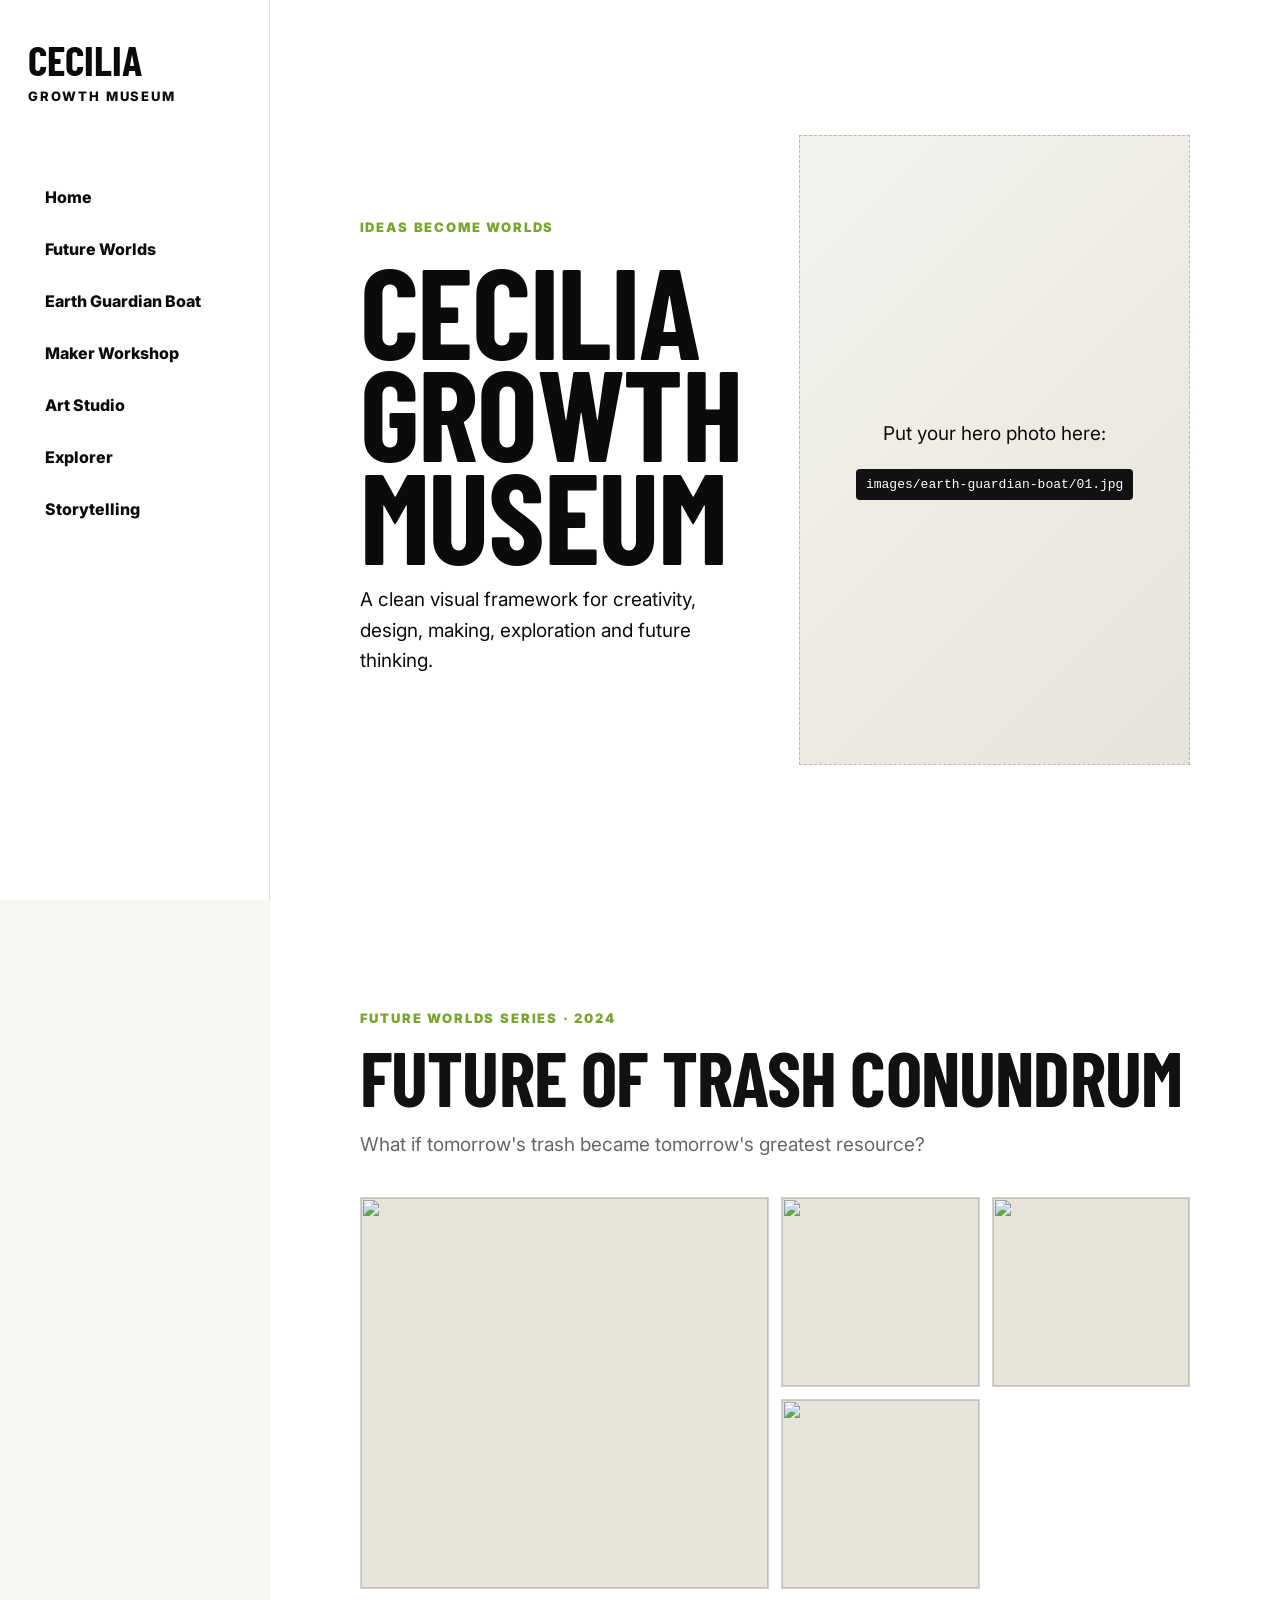
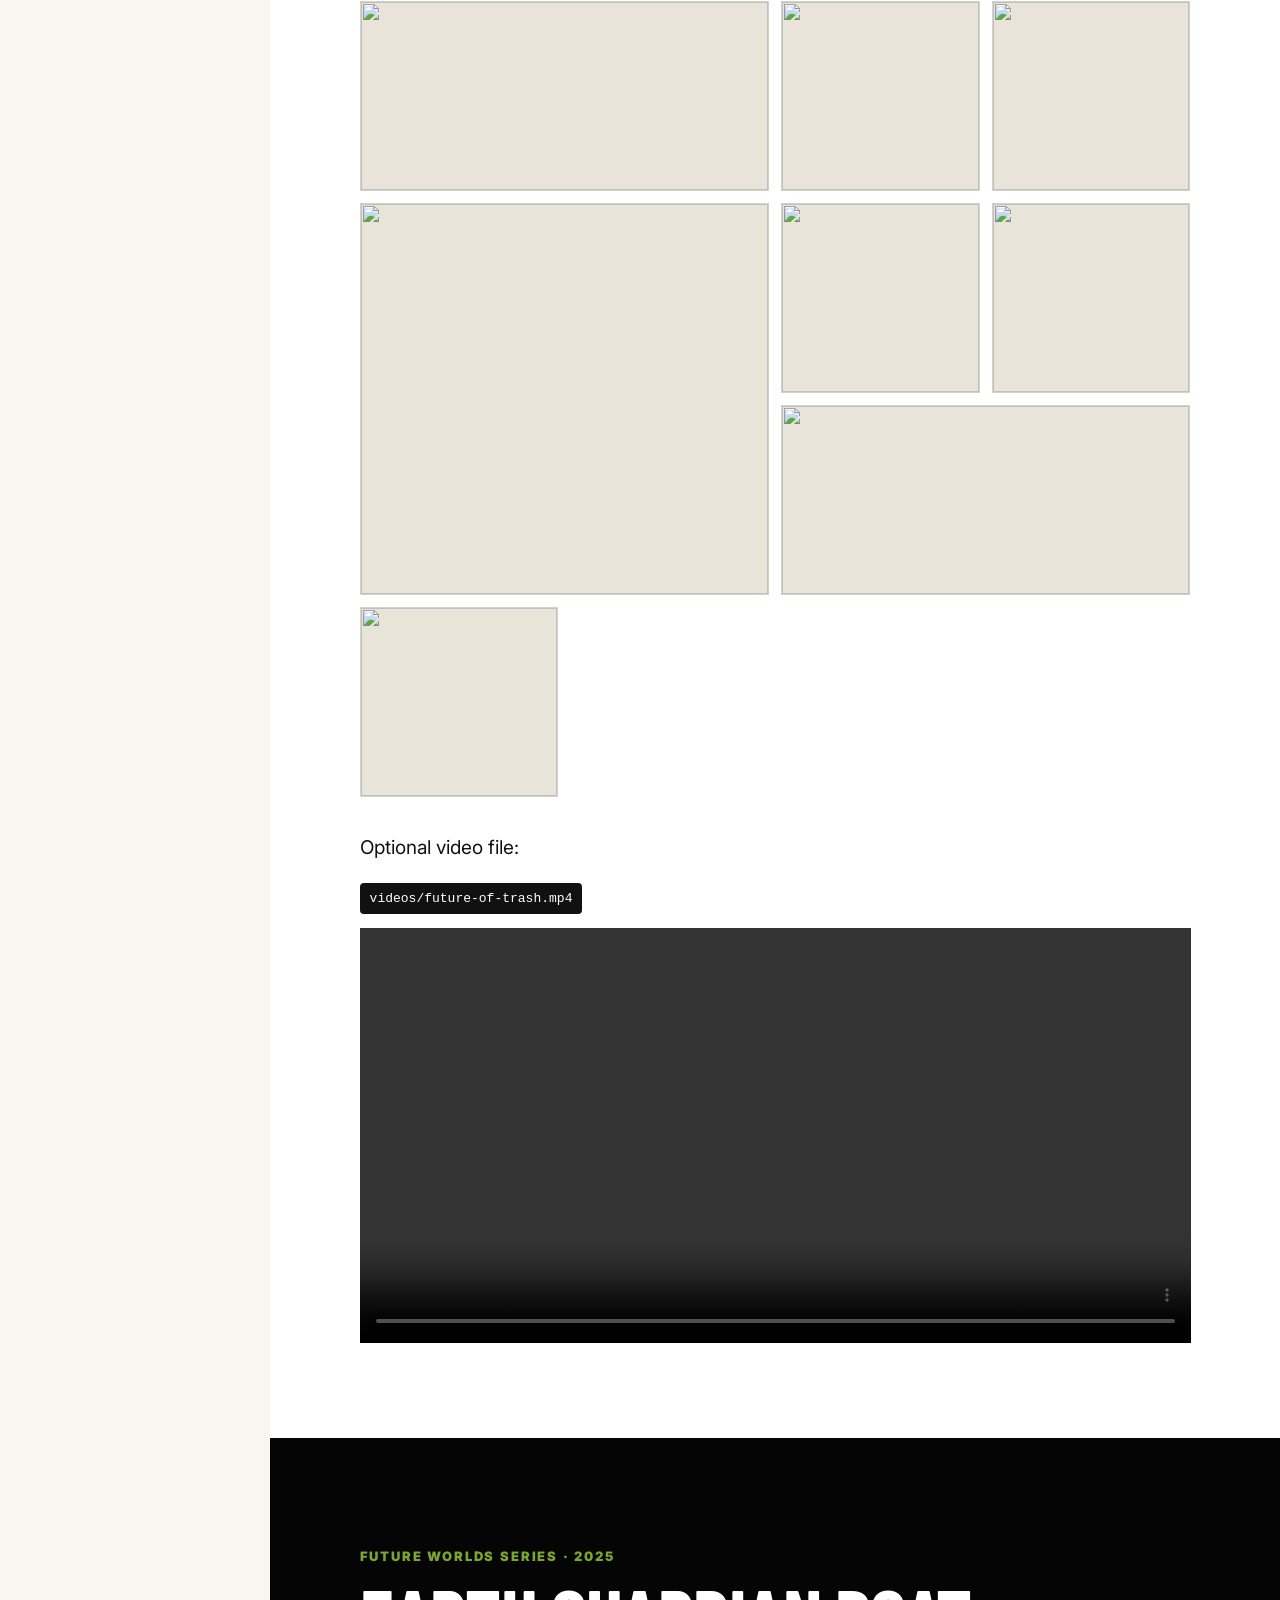
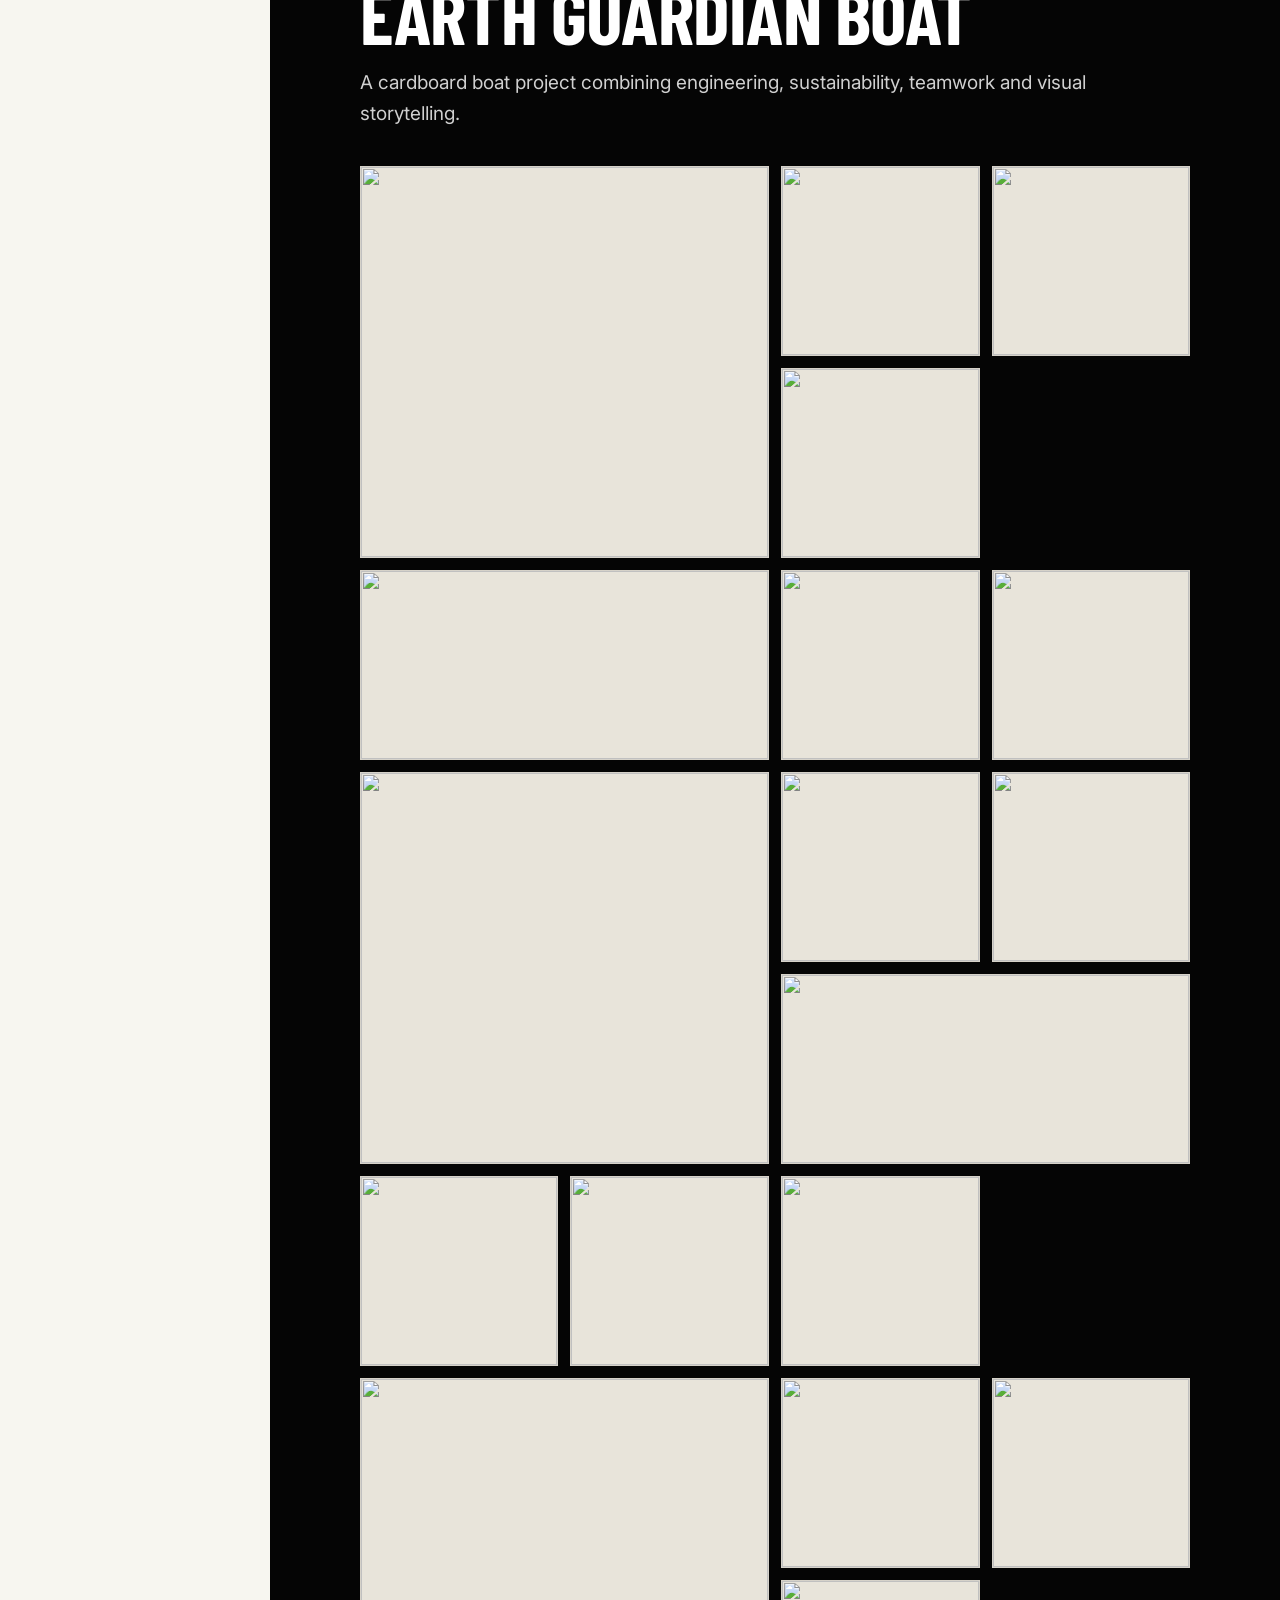
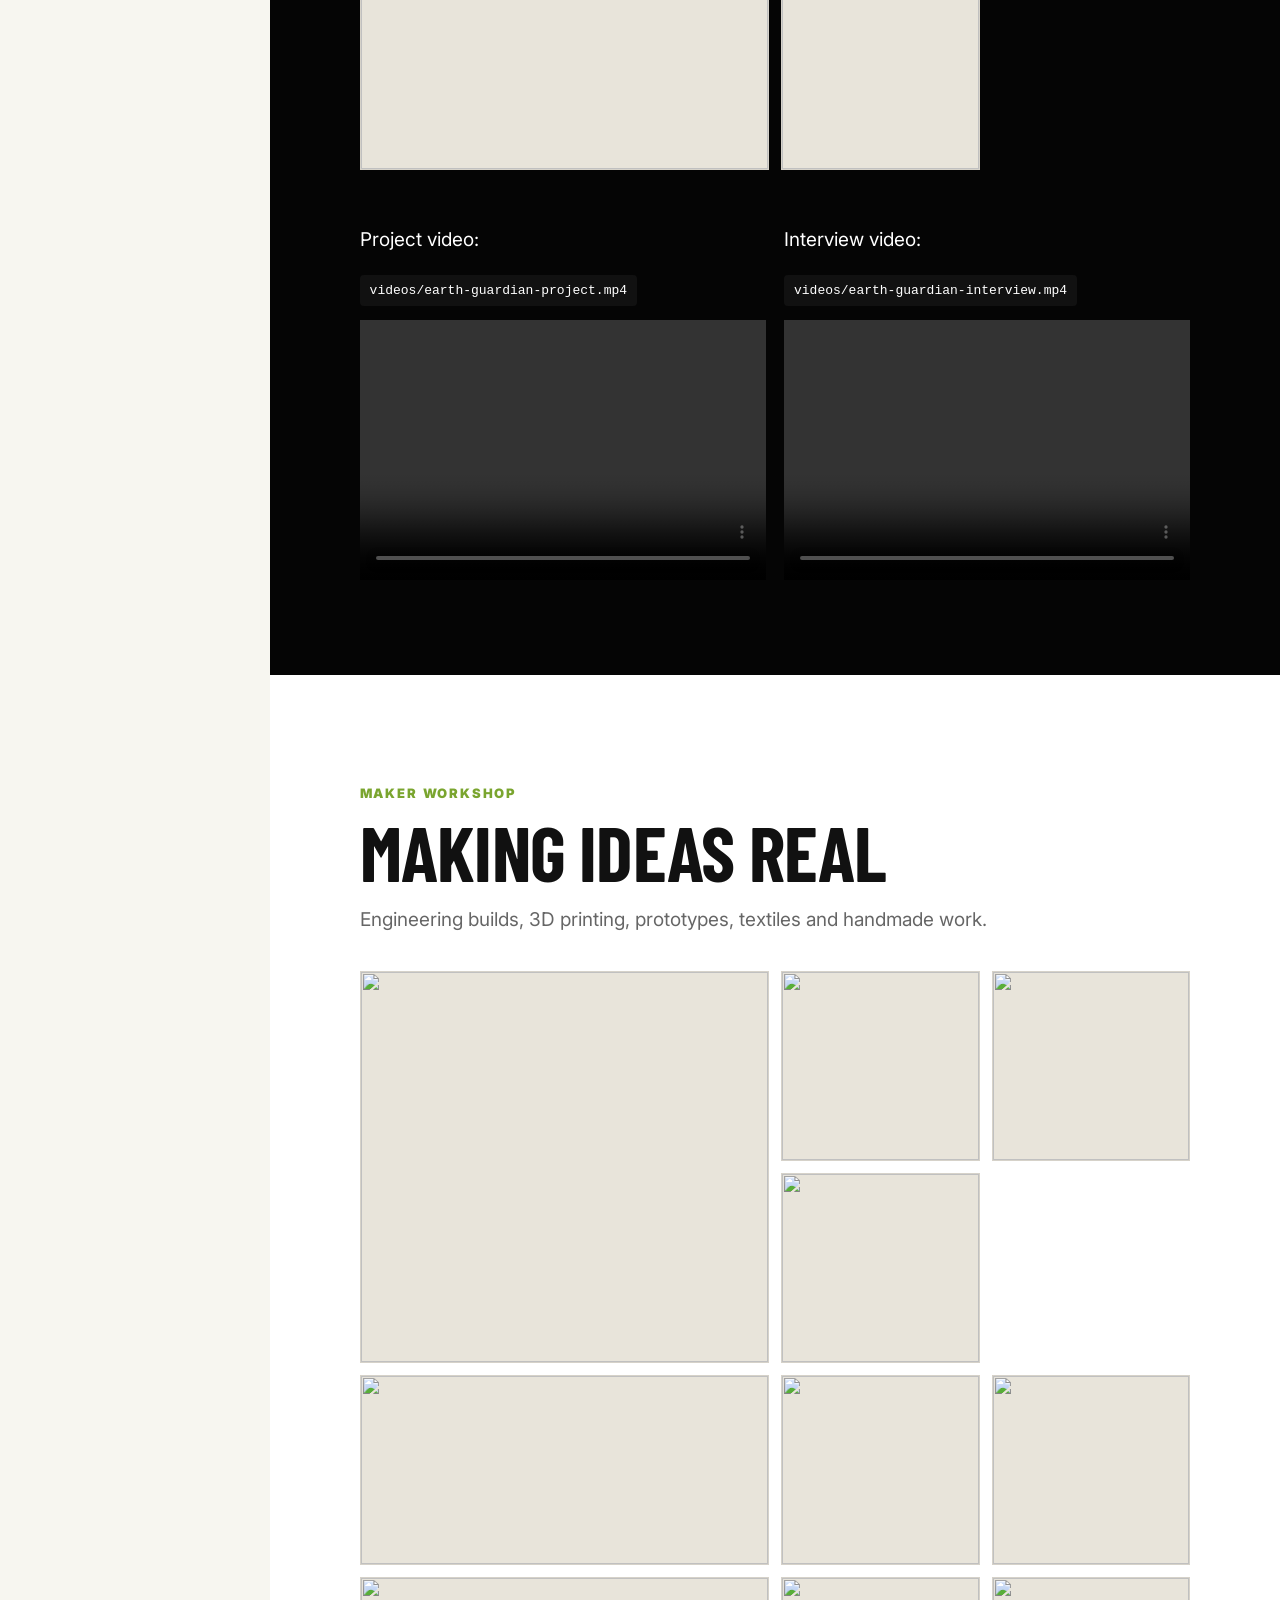
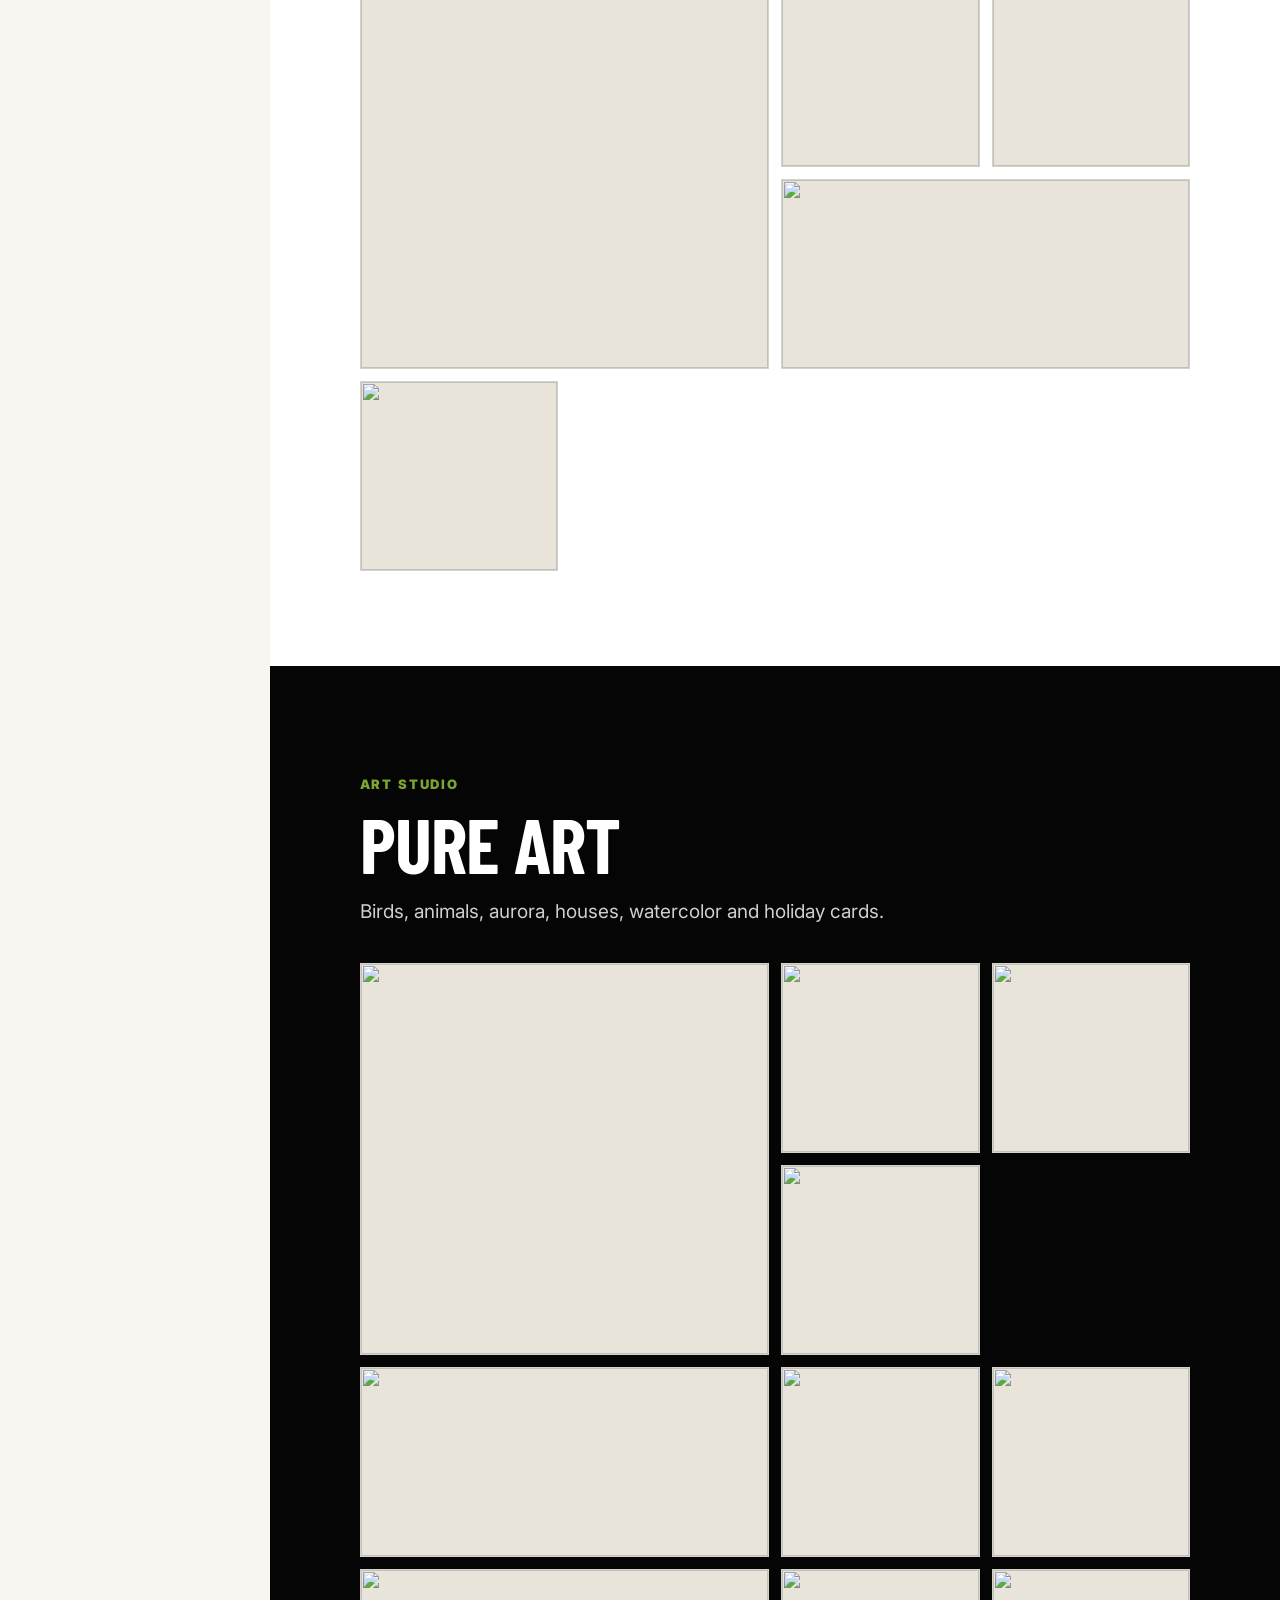
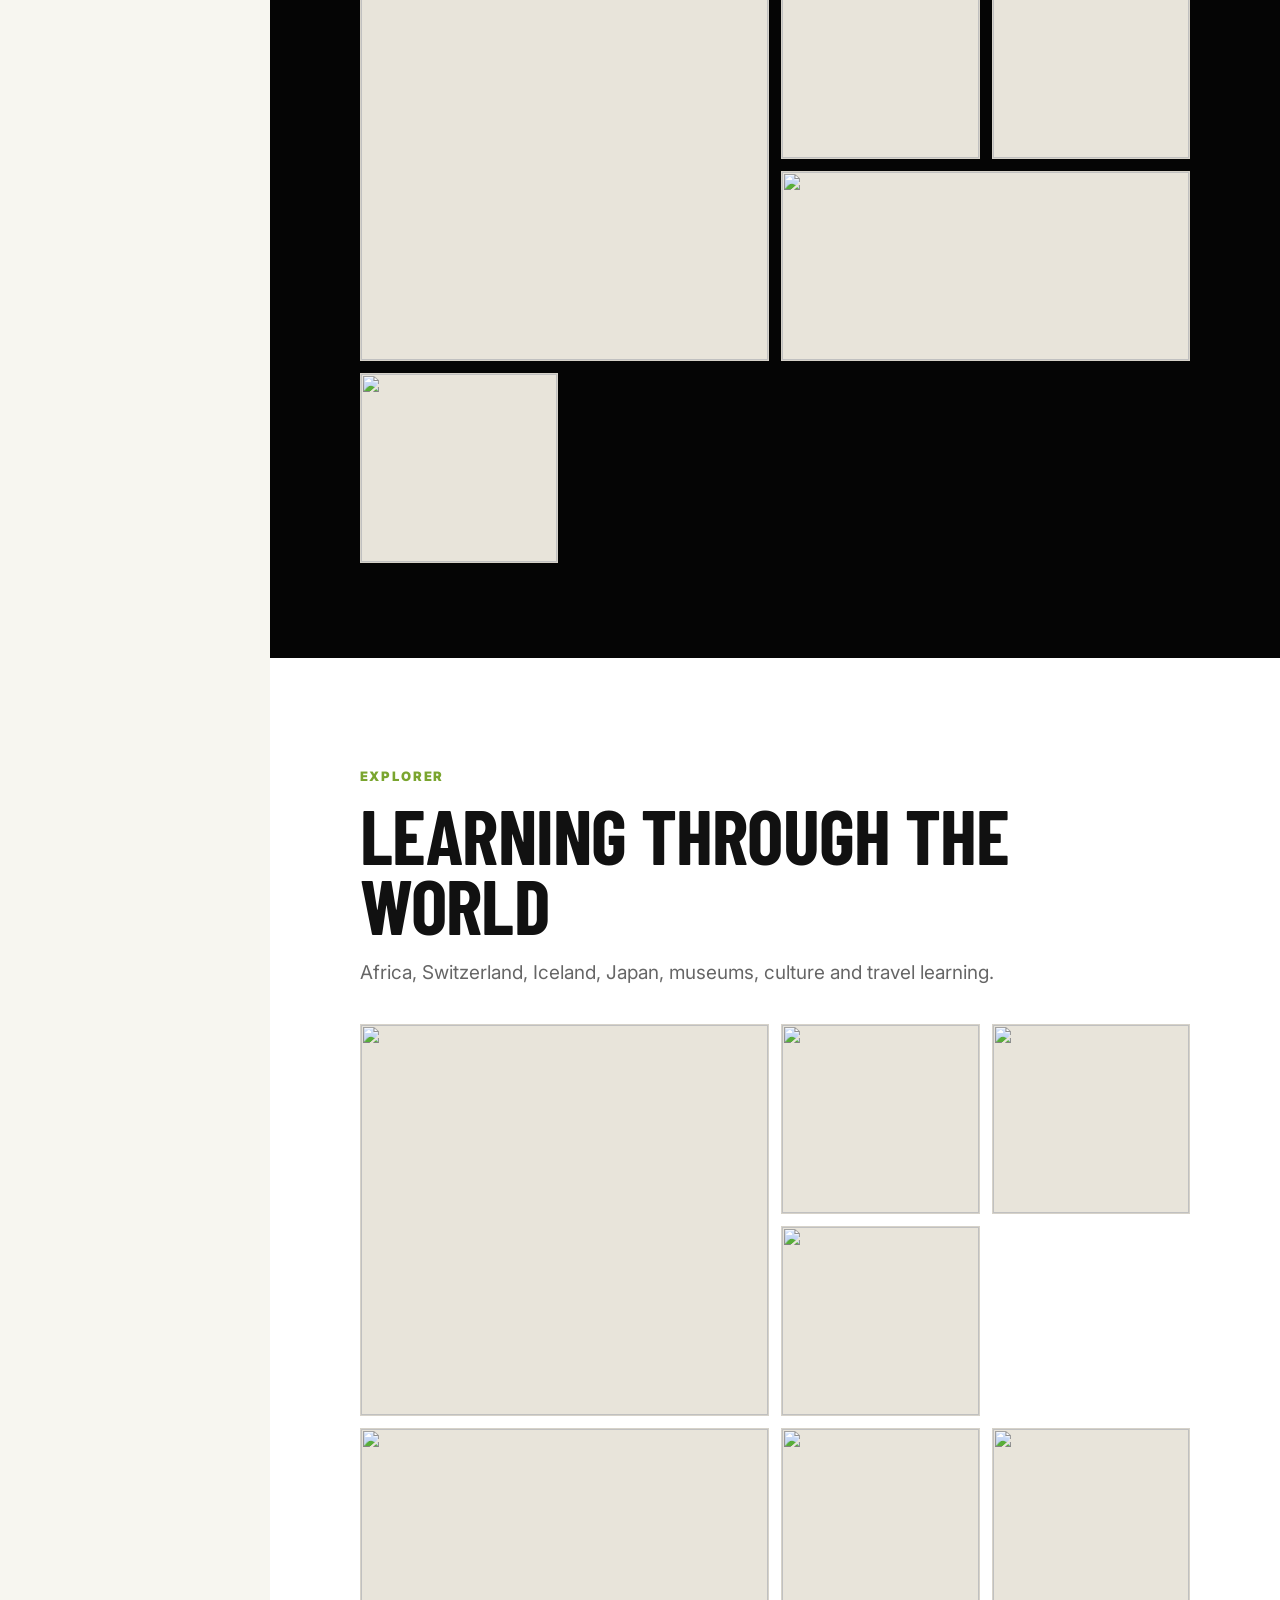
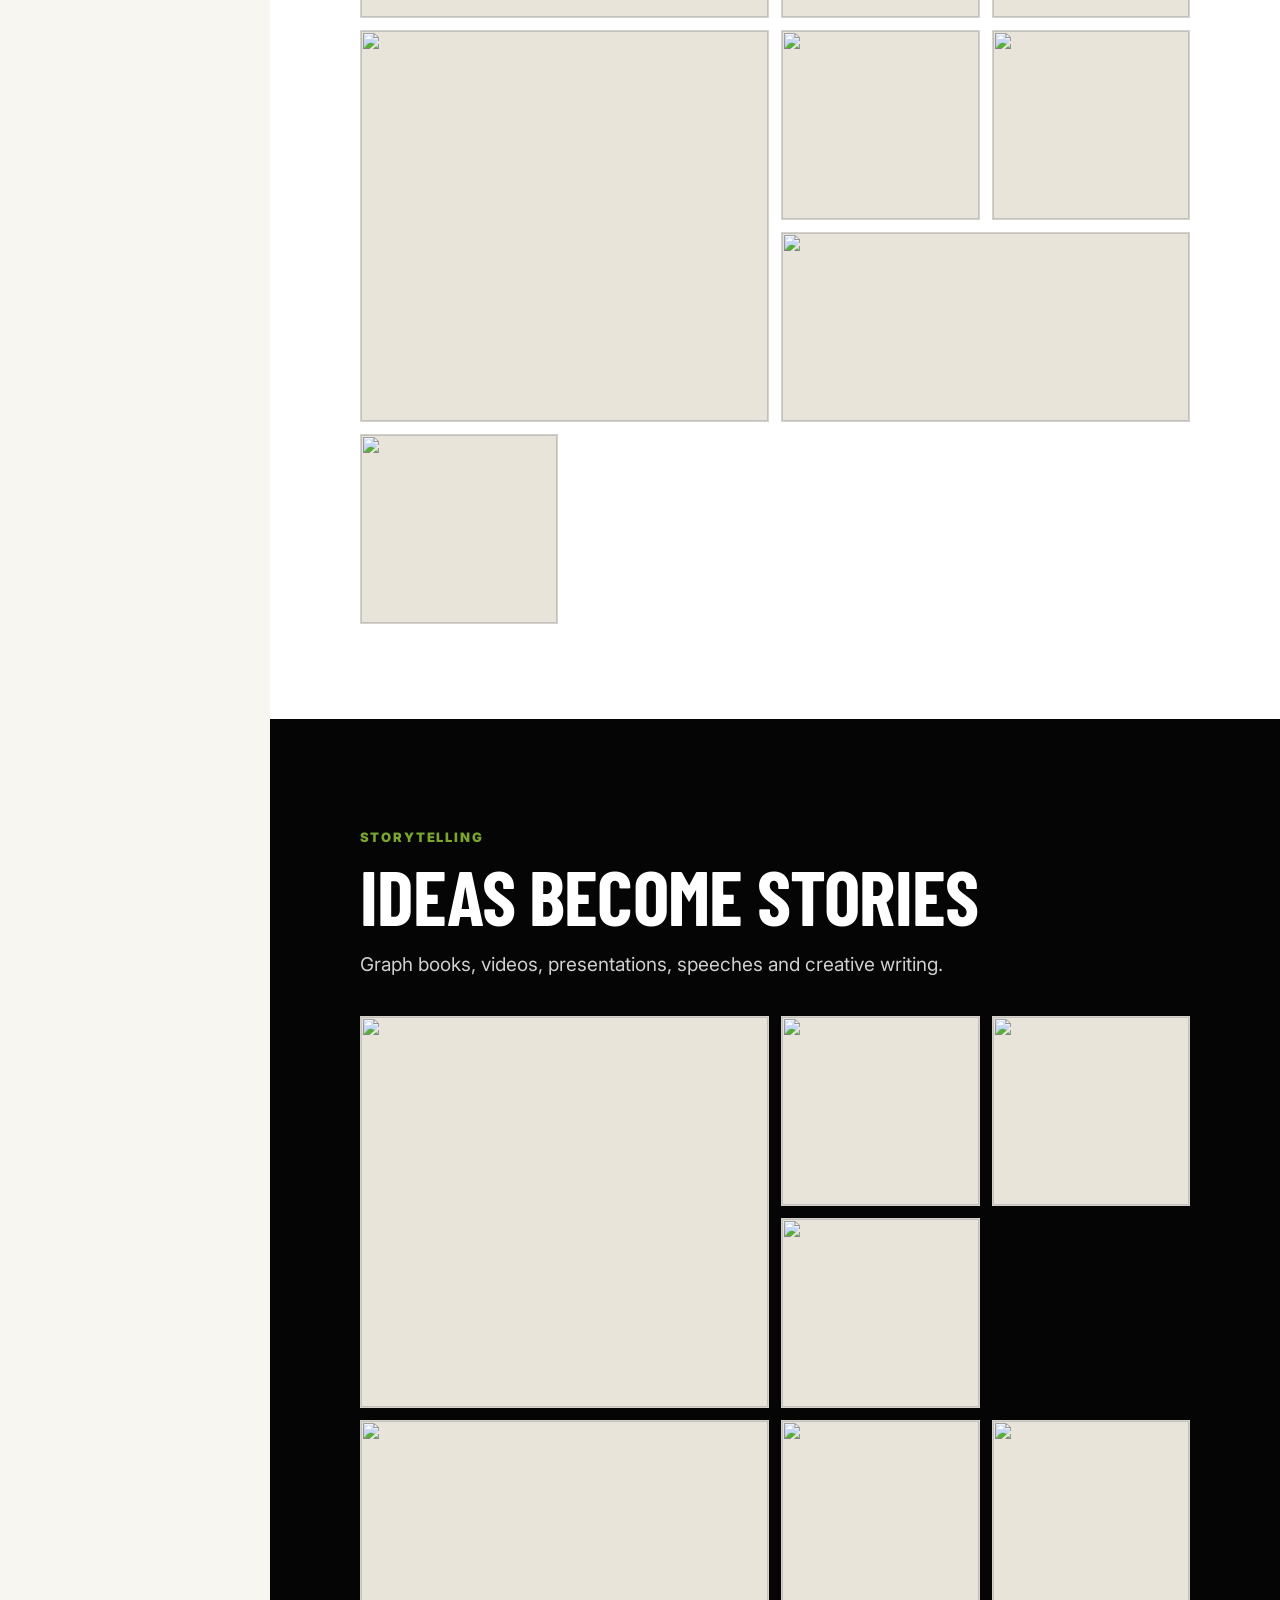
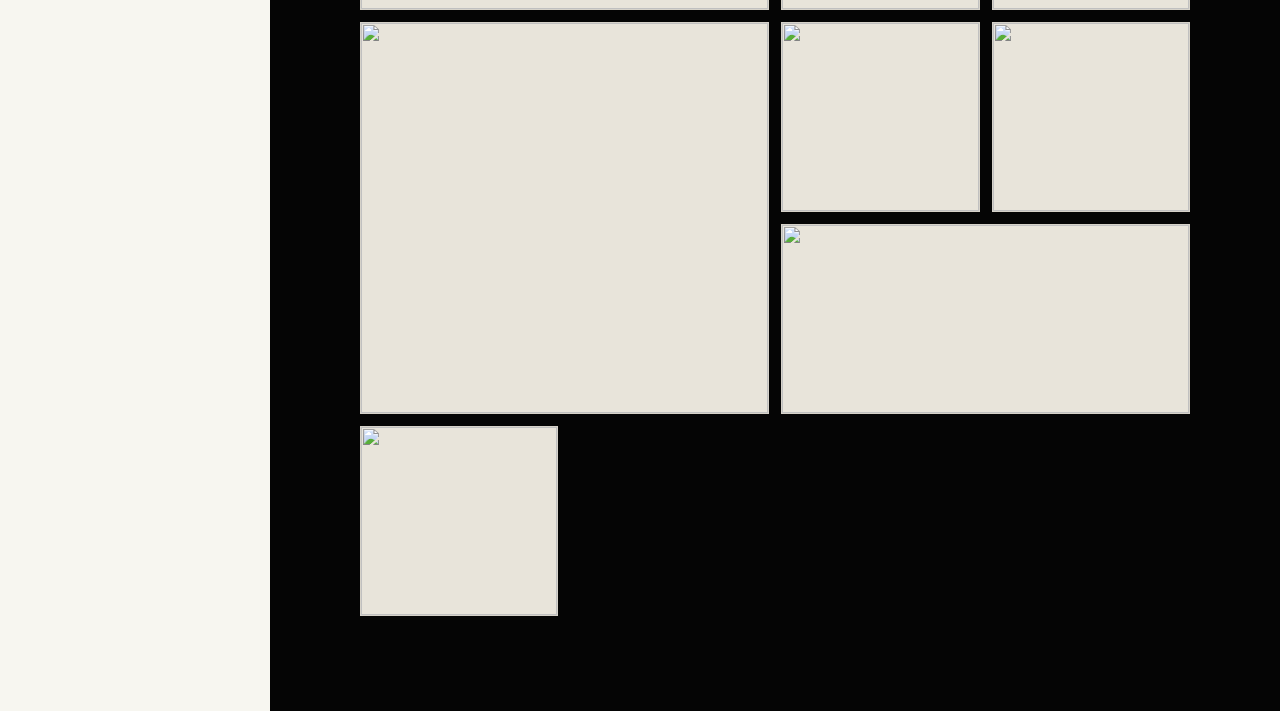
==== commit a6349423: "Add files via upload" ====
--- a/index.html
+++ b/index.html
@@ -4,106 +4,168 @@
   <meta charset="utf-8">
   <meta name="viewport" content="width=device-width, initial-scale=1">
   <title>Cecilia Growth Museum</title>
-  <meta name="description" content="A living archive of curiosity, creativity, and future thinking.">
   <link rel="stylesheet" href="styles.css">
 </head>
 <body>
+  <aside class="sidebar">
+    <a class="brand" href="#home"><strong>CECILIA</strong><span>Growth Museum</span></a>
+    <nav>
+      <a href="#home">Home</a>
+      <a href="#future">Future Worlds</a>
+      <a href="#earth">Earth Guardian Boat</a>
+      <a href="#maker">Maker Workshop</a>
+      <a href="#art">Art Studio</a>
+      <a href="#explorer">Explorer</a>
+      <a href="#story">Storytelling</a>
+    </nav>
+  </aside>
 
-<header class="site-header">
-  <a class="brand" href="index.html" aria-label="Cecilia Growth Museum"><img src="logo.svg" alt=""></a>
-  <button class="menu-toggle" aria-label="Open navigation">Menu</button>
-  <nav class="nav-links">
-    <a href="index.html#projects">Projects</a>
-    <a href="index.html#future-worlds">Future Worlds</a>
-    <a href="index.html#collections">Collections</a>
-    <a href="index.html#about">About</a>
-  </nav>
-</header>
+  <main>
+    <section id="home" class="hero">
+      <div>
+        <p class="eyebrow">Ideas Become Worlds</p>
+        <h1>Cecilia<br>Growth Museum</h1>
+        <p>A clean visual framework for creativity, design, making, exploration and future thinking.</p>
+      </div>
+      <div class="hero-box">
+        <p>Put your hero photo here:</p>
+        <code>images/earth-guardian-boat/01.jpg</code>
+      </div>
+    </section>
 
-<main>
-  <section class="landing-hero">
-    <div class="hero-meta">
-      <span>Creator</span><span>Builder</span><span>Storyteller</span>
-    </div>
-    <div class="hero-title">
-      <p class="eyebrow">A living archive of curiosity, creativity & future thinking</p>
-      <h1>Cecilia<br>Growth Museum</h1>
-      <p class="hero-line">Ideas become worlds.</p>
-      <a class="btn dark" href="#projects">Explore Projects</a>
-    </div>
-    <figure class="hero-photo reveal">
-      <img src="race-hero.jpg" alt="Earth Guardian Boat racing on water">
-      <figcaption>Earth Guardian Boat · 2025</figcaption>
-    </figure>
-  </section>
+    <section id="future" class="project light">
+      <div class="section-title">
+        <p class="eyebrow">Future Worlds Series · 2024</p>
+        <h2>Future of Trash Conundrum</h2>
+        <p>What if tomorrow's trash became tomorrow's greatest resource?</p>
+      </div>
+      <div class="gallery">
+        <img src="images/future-of-trash/01.jpg" alt="" loading="lazy">
+        <img src="images/future-of-trash/02.jpg" alt="" loading="lazy">
+        <img src="images/future-of-trash/03.jpg" alt="" loading="lazy">
+        <img src="images/future-of-trash/04.jpg" alt="" loading="lazy">
+        <img src="images/future-of-trash/05.jpg" alt="" loading="lazy">
+        <img src="images/future-of-trash/06.jpg" alt="" loading="lazy">
+        <img src="images/future-of-trash/07.jpg" alt="" loading="lazy">
+        <img src="images/future-of-trash/08.jpg" alt="" loading="lazy">
+        <img src="images/future-of-trash/09.jpg" alt="" loading="lazy">
+        <img src="images/future-of-trash/10.jpg" alt="" loading="lazy">
+        <img src="images/future-of-trash/11.jpg" alt="" loading="lazy">
+        <img src="images/future-of-trash/12.jpg" alt="" loading="lazy">
+      </div>
+      <div class="video-box">
+        <p>Optional video file:</p>
+        <code>videos/future-of-trash.mp4</code>
+        <video controls src="videos/future-of-trash.mp4"></video>
+      </div>
+    </section>
 
-  <section id="projects" class="featured-section black-section">
-    <div class="section-head">
-      <p class="eyebrow light">Featured Case Studies</p>
-      <h2>Two projects. One growing story.</h2>
-    </div>
-    <div class="featured-grid">
-      <a class="feature-card" href="future-of-trash.html">
-        <img src="future-trash-poster.jpg" alt="">
-        <div>
-          <p>2024 · Chapter One</p>
-          <h3>Future of Trash Conundrum</h3>
-          <span>Rethinking waste through imagination and future design.</span>
-        </div>
-      </a>
-      <a class="feature-card" href="earth-guardian-boat.html">
-        <img src="finished-boat.jpg" alt="">
-        <div>
-          <p>2025 · Chapter Two</p>
-          <h3>Earth Guardian Boat</h3>
-          <span>Designing, building, presenting, and racing a cardboard boat with an environmental message.</span>
-        </div>
-      </a>
-    </div>
-  </section>
+    <section id="earth" class="project dark">
+      <div class="section-title">
+        <p class="eyebrow">Future Worlds Series · 2025</p>
+        <h2>Earth Guardian Boat</h2>
+        <p>A cardboard boat project combining engineering, sustainability, teamwork and visual storytelling.</p>
+      </div>
+      <div class="gallery">
+        <img src="images/earth-guardian-boat/01.jpg" alt="" loading="lazy">
+        <img src="images/earth-guardian-boat/02.jpg" alt="" loading="lazy">
+        <img src="images/earth-guardian-boat/03.jpg" alt="" loading="lazy">
+        <img src="images/earth-guardian-boat/04.jpg" alt="" loading="lazy">
+        <img src="images/earth-guardian-boat/05.jpg" alt="" loading="lazy">
+        <img src="images/earth-guardian-boat/06.jpg" alt="" loading="lazy">
+        <img src="images/earth-guardian-boat/07.jpg" alt="" loading="lazy">
+        <img src="images/earth-guardian-boat/08.jpg" alt="" loading="lazy">
+        <img src="images/earth-guardian-boat/09.jpg" alt="" loading="lazy">
+        <img src="images/earth-guardian-boat/10.jpg" alt="" loading="lazy">
+        <img src="images/earth-guardian-boat/11.jpg" alt="" loading="lazy">
+        <img src="images/earth-guardian-boat/12.jpg" alt="" loading="lazy">
+        <img src="images/earth-guardian-boat/13.jpg" alt="" loading="lazy">
+        <img src="images/earth-guardian-boat/14.jpg" alt="" loading="lazy">
+        <img src="images/earth-guardian-boat/15.jpg" alt="" loading="lazy">
+        <img src="images/earth-guardian-boat/16.jpg" alt="" loading="lazy">
+        <img src="images/earth-guardian-boat/17.jpg" alt="" loading="lazy">
+        <img src="images/earth-guardian-boat/18.jpg" alt="" loading="lazy">
+      </div>
+      <div class="video-grid">
+        <div><p>Project video:</p><code>videos/earth-guardian-project.mp4</code><video controls src="videos/earth-guardian-project.mp4"></video></div>
+        <div><p>Interview video:</p><code>videos/earth-guardian-interview.mp4</code><video controls src="videos/earth-guardian-interview.mp4"></video></div>
+      </div>
+    </section>
 
-  <section id="future-worlds" class="white-section story-section">
-    <p class="eyebrow">Future Worlds Series</p>
-    <h2>A connected series exploring how people might live, learn, build, eat, and thrive in the future.</h2>
-    <div class="timeline">
-      <a href="future-of-trash.html"><b>2024</b><span>Future of Trash Conundrum</span></a>
-      <a href="earth-guardian-boat.html"><b>2025</b><span>Earth Guardian Boat</span></a>
-      <div><b>2026</b><span>Martian Hydroponics Lab</span></div>
-      <div><b>2026</b><span>Future Food System</span></div>
-      <div><b>2026</b><span>Closed-Loop Martian Eco-Habitat</span></div>
-      <div><b>Coming Soon</b><span>Mars School · Future Sustainable City</span></div>
-    </div>
-  </section>
+    <section id="maker" class="project light">
+      <div class="section-title"><p class="eyebrow">Maker Workshop</p><h2>Making Ideas Real</h2><p>Engineering builds, 3D printing, prototypes, textiles and handmade work.</p></div>
+      <div class="gallery">
+        <img src="images/maker-workshop/01.jpg" alt="" loading="lazy">
+        <img src="images/maker-workshop/02.jpg" alt="" loading="lazy">
+        <img src="images/maker-workshop/03.jpg" alt="" loading="lazy">
+        <img src="images/maker-workshop/04.jpg" alt="" loading="lazy">
+        <img src="images/maker-workshop/05.jpg" alt="" loading="lazy">
+        <img src="images/maker-workshop/06.jpg" alt="" loading="lazy">
+        <img src="images/maker-workshop/07.jpg" alt="" loading="lazy">
+        <img src="images/maker-workshop/08.jpg" alt="" loading="lazy">
+        <img src="images/maker-workshop/09.jpg" alt="" loading="lazy">
+        <img src="images/maker-workshop/10.jpg" alt="" loading="lazy">
+        <img src="images/maker-workshop/11.jpg" alt="" loading="lazy">
+        <img src="images/maker-workshop/12.jpg" alt="" loading="lazy">
+      </div>
+    </section>
 
-  <section id="collections" class="collections-section">
-    <div class="section-head">
-      <p class="eyebrow">Museum Collections</p>
-      <h2>More rooms in the museum.</h2>
-    </div>
-    <div class="collection-grid">
-      <article><h3>Innovation Lab</h3><p>Future worlds, sustainability, design ideas, and systems thinking.</p></article>
-      <article><h3>Maker Workshop</h3><p>Engineering builds, 3D printing, prototypes, textiles, and handmade work.</p></article>
-      <article><h3>Art Studio</h3><p>Birds, animals, aurora, houses, watercolor, and holiday cards.</p></article>
-      <article><h3>Explorer</h3><p>Africa, Switzerland, Iceland, Japan, museums, culture, and learning beyond classrooms.</p></article>
-      <article><h3>Storytelling</h3><p>Graph books, videos, presentations, speeches, and creative writing.</p></article>
-    </div>
-  </section>
+    <section id="art" class="project dark">
+      <div class="section-title"><p class="eyebrow">Art Studio</p><h2>Pure Art</h2><p>Birds, animals, aurora, houses, watercolor and holiday cards.</p></div>
+      <div class="gallery">
+        <img src="images/art-studio/01.jpg" alt="" loading="lazy">
+        <img src="images/art-studio/02.jpg" alt="" loading="lazy">
+        <img src="images/art-studio/03.jpg" alt="" loading="lazy">
+        <img src="images/art-studio/04.jpg" alt="" loading="lazy">
+        <img src="images/art-studio/05.jpg" alt="" loading="lazy">
+        <img src="images/art-studio/06.jpg" alt="" loading="lazy">
+        <img src="images/art-studio/07.jpg" alt="" loading="lazy">
+        <img src="images/art-studio/08.jpg" alt="" loading="lazy">
+        <img src="images/art-studio/09.jpg" alt="" loading="lazy">
+        <img src="images/art-studio/10.jpg" alt="" loading="lazy">
+        <img src="images/art-studio/11.jpg" alt="" loading="lazy">
+        <img src="images/art-studio/12.jpg" alt="" loading="lazy">
+      </div>
+    </section>
 
-  <section id="about" class="about-section black-section">
-    <p class="eyebrow light">About</p>
-    <h2>Creating future worlds through curiosity, making, and imagination.</h2>
-    <p>Cecilia Growth Museum is a digital archive of projects, process, storytelling, and exploration. It is built to grow year after year.</p>
-  </section>
-</main>
+    <section id="explorer" class="project light">
+      <div class="section-title"><p class="eyebrow">Explorer</p><h2>Learning Through the World</h2><p>Africa, Switzerland, Iceland, Japan, museums, culture and travel learning.</p></div>
+      <div class="gallery">
+        <img src="images/explorer/01.jpg" alt="" loading="lazy">
+        <img src="images/explorer/02.jpg" alt="" loading="lazy">
+        <img src="images/explorer/03.jpg" alt="" loading="lazy">
+        <img src="images/explorer/04.jpg" alt="" loading="lazy">
+        <img src="images/explorer/05.jpg" alt="" loading="lazy">
+        <img src="images/explorer/06.jpg" alt="" loading="lazy">
+        <img src="images/explorer/07.jpg" alt="" loading="lazy">
+        <img src="images/explorer/08.jpg" alt="" loading="lazy">
+        <img src="images/explorer/09.jpg" alt="" loading="lazy">
+        <img src="images/explorer/10.jpg" alt="" loading="lazy">
+        <img src="images/explorer/11.jpg" alt="" loading="lazy">
+        <img src="images/explorer/12.jpg" alt="" loading="lazy">
+      </div>
+    </section>
 
-<footer class="footer">
-  <img src="logo.svg" alt="">
-  <div>
-    <p>Ideas become worlds.</p>
-    <small>© Cecilia Growth Museum</small>
-  </div>
-</footer>
-<script src="script.js"></script>
+    <section id="story" class="project dark">
+      <div class="section-title"><p class="eyebrow">Storytelling</p><h2>Ideas Become Stories</h2><p>Graph books, videos, presentations, speeches and creative writing.</p></div>
+      <div class="gallery">
+        <img src="images/storytelling/01.jpg" alt="" loading="lazy">
+        <img src="images/storytelling/02.jpg" alt="" loading="lazy">
+        <img src="images/storytelling/03.jpg" alt="" loading="lazy">
+        <img src="images/storytelling/04.jpg" alt="" loading="lazy">
+        <img src="images/storytelling/05.jpg" alt="" loading="lazy">
+        <img src="images/storytelling/06.jpg" alt="" loading="lazy">
+        <img src="images/storytelling/07.jpg" alt="" loading="lazy">
+        <img src="images/storytelling/08.jpg" alt="" loading="lazy">
+        <img src="images/storytelling/09.jpg" alt="" loading="lazy">
+        <img src="images/storytelling/10.jpg" alt="" loading="lazy">
+        <img src="images/storytelling/11.jpg" alt="" loading="lazy">
+        <img src="images/storytelling/12.jpg" alt="" loading="lazy">
+      </div>
+    </section>
+  </main>
 
+  <div class="lightbox"><button>×</button><img alt=""></div>
+  <script src="script.js"></script>
 </body>
 </html>
--- a/styles.css
+++ b/styles.css
@@ -1 +1,60 @@
-*{box-sizing:border-box}html{scroll-behavior:smooth}body{margin:0;font-family:Inter,Arial,sans-serif;color:#1A1A1A;background:#fff}.site-header{position:sticky;top:0;z-index:20;height:82px;padding:0 48px;background:rgba(255,255,255,.92);backdrop-filter:blur(12px);display:flex;align-items:center;justify-content:space-between;border-bottom:1px solid #EAEAEA}.logo{color:#1A1A1A;text-decoration:none;line-height:1;letter-spacing:.08em}.logo span{display:block;font-size:16px;font-weight:800}.logo small{display:block;margin-top:6px;font-size:11px;color:#666;letter-spacing:.04em}nav{display:flex;gap:28px}nav a{color:#1A1A1A;text-decoration:none;font-size:14px}section{padding:120px 8vw}.hero{min-height:calc(100vh - 82px);display:grid;grid-template-columns:1.05fr .95fr;gap:72px;align-items:center}.eyebrow{font-size:13px;text-transform:uppercase;letter-spacing:.16em;color:#666;margin:0 0 24px}h1,h2,h3{font-family:'DM Sans',Inter,Arial,sans-serif;margin:0;letter-spacing:-.04em}h1{font-size:clamp(64px,9vw,132px);line-height:.9}h2{font-size:clamp(40px,5.2vw,78px);line-height:.96;max-width:980px}h3{font-size:26px;line-height:1.05}.lead{margin:36px 0 16px;font-size:24px;font-weight:700}.intro,.split-section p,.category p,.about p{font-size:20px;line-height:1.6;color:#555;max-width:720px}.button{display:inline-flex;margin-top:34px;padding:16px 24px;border:1.5px solid #1A1A1A;color:#1A1A1A;text-decoration:none;border-radius:999px;font-weight:700}.placeholder{min-height:340px;background:linear-gradient(135deg,#F5F5F3,#E8E8E5);border:1px solid #E4E4E0;border-radius:28px;display:flex;align-items:center;justify-content:center;color:#888;text-align:center}.hero-image{min-height:680px}.section-heading{margin-bottom:64px}.galleries{background:#F5F5F3}.gallery-grid{display:grid;grid-template-columns:repeat(2,1fr);gap:28px}.gallery-card{display:block;color:#1A1A1A;text-decoration:none;background:#fff;border-radius:32px;padding:22px;transition:transform .25s ease}.gallery-card:hover{transform:translateY(-6px)}.gallery-card .placeholder{min-height:360px;margin-bottom:24px}.gallery-card.wide{grid-column:span 2}.gallery-card p,.project-card p,.project-card span{color:#666}.split-section{display:grid;grid-template-columns:1fr 1fr;gap:72px;align-items:center}.tall{min-height:620px}.project-grid{display:grid;grid-template-columns:repeat(2,1fr);gap:36px}.project-card{border:1px solid #E9E9E9;border-radius:34px;padding:22px 22px 28px;background:#fff}.project-card .placeholder{min-height:280px;margin-bottom:28px}.project-card p{margin:0 0 12px;font-size:14px;text-transform:uppercase;letter-spacing:.12em}.project-card span{display:block;margin-top:12px;font-size:17px;line-height:1.5}.timeline{background:#1A1A1A;color:#fff}.timeline .eyebrow{color:#bbb}.timeline-row{display:grid;grid-template-columns:180px 1fr;padding:28px 0;border-top:1px solid rgba(255,255,255,.18);font-size:24px}.timeline-row span{color:#aaa}.project-template{background:#F5F5F3}.template-grid{margin-top:48px;display:grid;grid-template-columns:repeat(3,1fr);gap:22px}.template-grid div{background:#fff;border-radius:24px;padding:30px}.template-grid p{color:#666;line-height:1.5}.category{border-top:1px solid #eee}.pill-grid{margin-top:44px;display:flex;flex-wrap:wrap;gap:14px}.pill-grid span{padding:14px 20px;border:1px solid #DADADA;border-radius:999px;font-weight:700}.about{background:#F5F5F3}.interests{font-weight:700;color:#1A1A1A!important}footer{padding:56px 8vw;display:flex;justify-content:space-between;color:#666}@media(max-width:900px){.site-header{height:auto;padding:24px;align-items:flex-start;gap:20px}nav{flex-wrap:wrap;gap:12px 18px}.hero,.split-section,.project-grid,.gallery-grid,.template-grid{grid-template-columns:1fr}.gallery-card.wide{grid-column:span 1}.hero-image{min-height:420px}section{padding:88px 24px}.timeline-row{grid-template-columns:1fr;gap:8px}footer{flex-direction:column;gap:12px}}+@import url('https://fonts.googleapis.com/css2?family=Barlow+Condensed:wght@600;700;800&family=Inter:wght@400;500;600;700;800&display=swap');
+
+*{box-sizing:border-box}
+html{scroll-behavior:smooth}
+body{margin:0;font-family:Inter,Arial,sans-serif;background:#f7f6f0;color:#0b0b0b}
+img,video{display:block;max-width:100%}
+a{color:inherit;text-decoration:none}
+
+.sidebar{position:fixed;inset:0 auto 0 0;width:270px;background:#fff;border-right:1px solid #e5e1d8;padding:42px 28px;z-index:10}
+.brand strong{display:block;font-family:'Barlow Condensed';font-size:42px;line-height:.85}
+.brand span{display:block;margin-top:10px;text-transform:uppercase;letter-spacing:.14em;font-size:13px;font-weight:800}
+.sidebar nav{margin-top:70px;display:flex;flex-direction:column;gap:6px}
+.sidebar nav a{padding:13px 14px;border-left:3px solid transparent;font-weight:800}
+.sidebar nav a:hover{background:#f1f0ea;border-left-color:#8bbf35}
+
+main{margin-left:270px}
+.hero{min-height:100vh;display:grid;grid-template-columns:1fr 1fr;gap:48px;align-items:center;padding:80px 7vw;background:#fff}
+.eyebrow{color:#7aa52f;text-transform:uppercase;letter-spacing:.14em;font-size:13px;font-weight:900}
+h1,h2{margin:0;font-family:'Barlow Condensed';text-transform:uppercase;letter-spacing:-.01em}
+h1{font-size:clamp(70px,10vw,140px);line-height:.8;margin:20px 0}
+h2{font-size:clamp(46px,6vw,88px);line-height:.9}
+p{font-size:19px;line-height:1.62}
+.hero-box{min-height:70vh;border:1px dashed #bbb;display:grid;place-content:center;text-align:center;background:linear-gradient(135deg,#f4f3ee,#e6e4da)}
+code{display:inline-block;padding:8px 10px;background:#111;color:#fff;border-radius:4px;font-size:13px}
+
+.project{padding:95px 7vw}
+.project.light{background:#fff;color:#111}
+.project.dark{background:#050505;color:#fff}
+.section-title{max-width:900px;margin-bottom:36px}
+.section-title p:last-child{color:#666}
+.dark .section-title p:last-child{color:#d0d0d0}
+
+.gallery{display:grid;grid-template-columns:repeat(4,1fr);grid-auto-rows:190px;gap:12px}
+.gallery img{width:100%;height:100%;object-fit:cover;background:#e8e4da;border:1px solid rgba(0,0,0,.08);cursor:pointer}
+.gallery img:nth-child(1),.gallery img:nth-child(8),.gallery img:nth-child(15){grid-column:span 2;grid-row:span 2}
+.gallery img:nth-child(5),.gallery img:nth-child(11){grid-column:span 2}
+
+.video-box,.video-grid{margin-top:36px}
+.video-grid{display:grid;grid-template-columns:1fr 1fr;gap:18px}
+.video-box video,.video-grid video{width:100%;margin-top:14px;background:#000;min-height:260px}
+
+.lightbox{position:fixed;inset:0;background:rgba(0,0,0,.92);display:none;align-items:center;justify-content:center;z-index:99;padding:32px}
+.lightbox.open{display:flex}
+.lightbox img{max-width:92vw;max-height:88vh}
+.lightbox button{position:absolute;top:22px;right:30px;background:none;color:white;border:0;font-size:46px;cursor:pointer}
+
+@media(max-width:900px){
+  .sidebar{position:relative;width:auto;inset:auto}
+  .sidebar nav{margin-top:28px}
+  main{margin-left:0}
+  .hero{grid-template-columns:1fr;padding:56px 24px}
+  .project{padding:70px 24px}
+  .gallery{grid-template-columns:repeat(2,1fr)}
+  .video-grid{grid-template-columns:1fr}
+}
+@media(max-width:560px){
+  h1{font-size:62px}
+  .gallery{grid-template-columns:1fr;grid-auto-rows:260px}
+  .gallery img:nth-child(n){grid-column:auto;grid-row:auto}
+}
